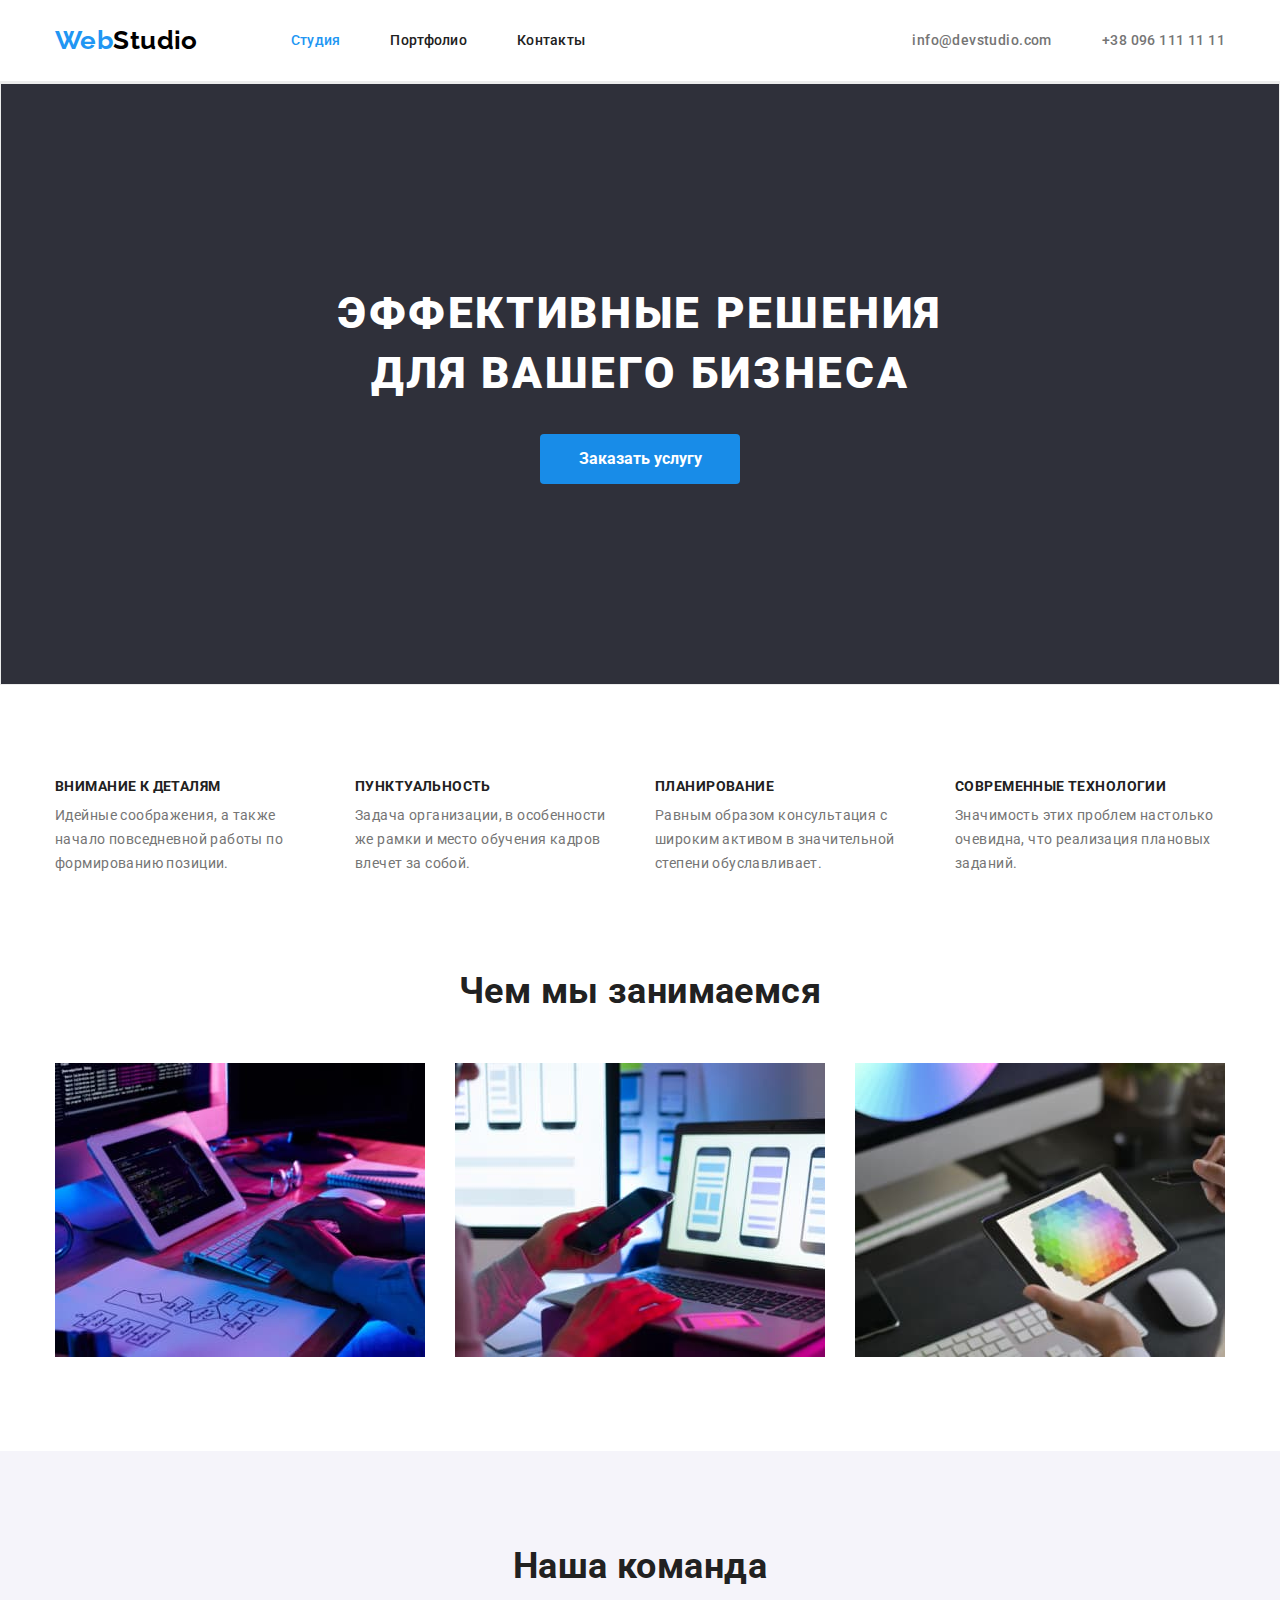
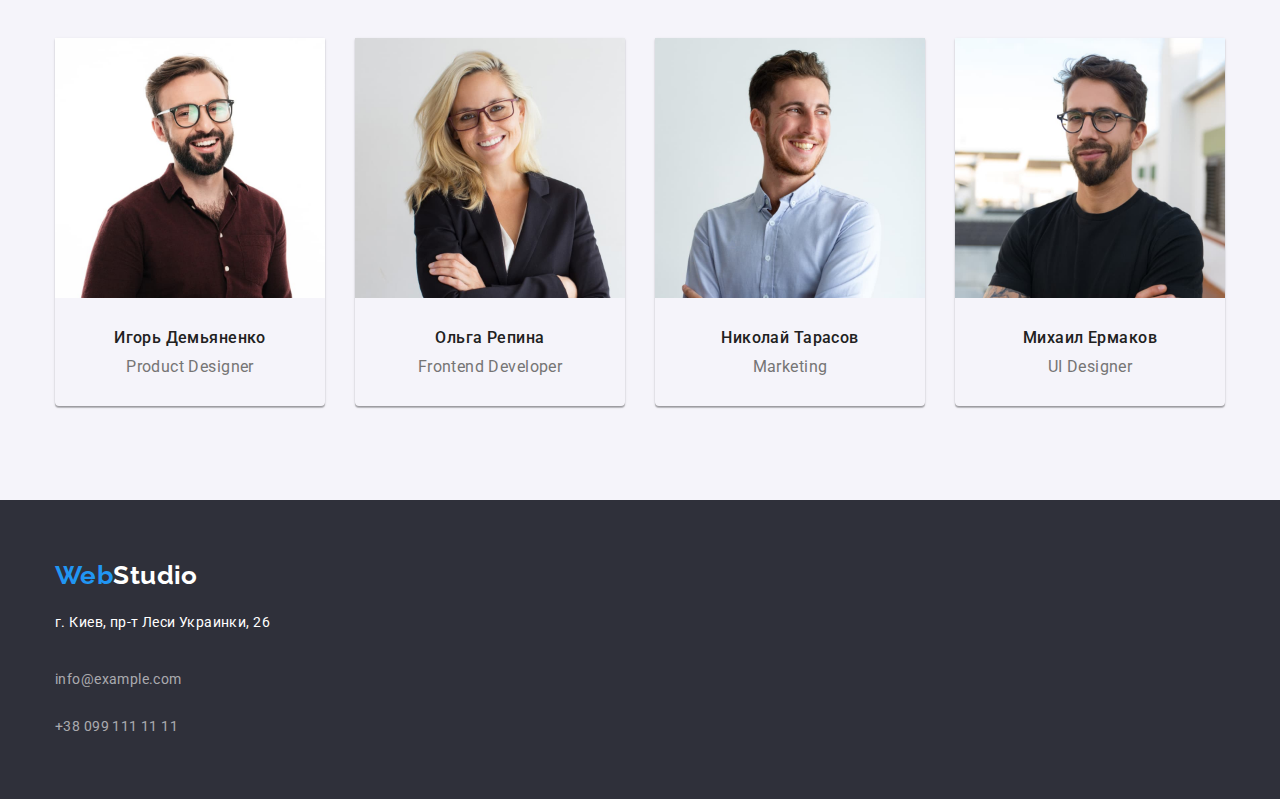
==== index.html @ 20a2845b "Добавление файлов и папок с ДЗ 3" ====
<!DOCTYPE html>
<html lang="ru">
  <head>
    <meta charset="UTF-8" />
    <meta http-equiv="X-UA-Compatible" content="IE=edge" />
    <meta name="viewport" content="width=device-width, initial-scale=1.0" />
    <title>WebStudio</title>
    <link href="https://fonts.googleapis.com" rel="preconnect" />
    <link href="https://fonts.gstatic.com" rel="preconnect" crossorigin />
    <link
      href="https://fonts.googleapis.com/css2?family=Raleway:wght@700&family=Roboto:wght@400;500;700;900&display=swap"
      rel="stylesheet"
    />
    <link
      rel="stylesheet"
      href="https://cdnjs.cloudflare.com/ajax/libs/modern-normalize/1.1.0/modern-normalize.min.css"
    />
    <link rel="stylesheet" href="./css/styles.css" />
  </head>
  <body class="body">
    <header class="header">
      <div class="container header-container">
        <nav class="header-navigation">
          <a href="./index.html" class="logo"
            ><span class="web">Web</span>Studio</a
          >
          <ul class="header-list list">
            <li class="header-item">
              <a href="./index.html" class="header-link current">Студия</a>
            </li>
            <li class="header-item">
              <a href="./portfolio.html" class="header-link">Портфолио</a>
            </li>
            <li class="header-item">
              <a href="" class="header-link">Контакты</a>
            </li>
          </ul>
        </nav>
        <ul class="header-contacts list">
          <li class="header-contacts-item">
            <a href="mailto:info@devstudio.com" class="header-contacts-link"
              >info@devstudio.com</a
            >
          </li>
          <li class="header-contacts-item">
            <a href="tel:+380961111111" class="header-contacts-link"
              >+38 096 111 11 11</a
            >
          </li>
        </ul>
      </div>
    </header>

    <main>
      <section class="hero section">
        <div class="container hero-container">
          <h1 class="hero-title">
            Эффективные решения <br />
            для вашего бизнеса
          </h1>
          <button type="button" class="hero-button">Заказать услугу</button>
        </div>
      </section>
      <section class="feature section">
        <div class="container feature-container">
          <ul class="feature-list list">
            <li class="feature-item">
              <h3 class="feature-title">Внимание к деталям</h3>
              <p class="feature-text">
                Идейные соображения, а также начало повседневной работы по
                формированию позиции.
              </p>
            </li>
            <li class="feature-item">
              <h3 class="feature-title">Пунктуальность</h3>
              <p class="feature-text">
                Задача организации, в особенности же рамки и место обучения
                кадров влечет за собой.
              </p>
            </li>
            <li class="feature-item">
              <h3 class="feature-title">Планирование</h3>
              <p class="feature-text">
                Равным образом консультация с широким активом в значительной
                степени обуславливает.
              </p>
            </li>
            <li class="feature-item">
              <h3 class="feature-title">Современные технологии</h3>
              <p class="feature-text">
                Значимость этих проблем настолько очевидна, что реализация
                плановых заданий.
              </p>
            </li>
          </ul>
        </div>
      </section>
      <section class="work section">
        <div class="container work-container">
          <h2 class="work-title">Чем мы занимаемся</h2>
          <ul class="work-list list">
            <li class="work-item">
              <img
                src="./images-studio/photo1.jpg"
                alt="белый планшет"
                width="370"
                height="294"
              />
            </li>
            <li class="work-item">
              <img
                src="./images-studio/photo2.jpg"
                alt="смартфон"
                width="370"
                height="294"
              />
            </li>
            <li class="work-item">
              <img
                src="./images-studio/photo3.jpg"
                alt="черный планшет"
                width="370"
                height="294"
              />
            </li>
          </ul>
        </div>
      </section>
      <section class="team section">
        <div class="container team-container">
          <h2 class="team-title">Наша команда</h2>
          <ul class="team-list list">
            <li class="team-item">
              <img
                src="./images-studio/human1.jpg"
                alt="дизайнер продукта"
                width="270"
                height="260"
              />
              <div class="team-wrap">
                <h3 class="team-list-title">Игорь Демьяненко</h3>
                <p class="team-list-position">Product Designer</p>
              </div>
            </li>
            <li class="team-item">
              <img
                src="./images-studio/human2.jpg"
                alt="фронтенд разработчик"
                width="270"
                height="260"
              />
              <div class="team-wrap">
                <h3 class="team-list-title">Ольга Репина</h3>
                <p class="team-list-position">Frontend Developer</p>
              </div>
            </li>
            <li class="team-item">
              <img
                src="./images-studio/human3.jpg"
                alt="маркетинг"
                width="270"
                height="260"
              />
              <div class="team-wrap">
                <h3 class="team-list-title">Николай Тарасов</h3>
                <p class="team-list-position">Marketing</p>
              </div>
            </li>
            <li class="team-item">
              <img
                src="./images-studio/human4.jpg"
                alt="уи дизайнер"
                width="270"
                height="260"
              />
              <div class="team-wrap">
                <h3 class="team-list-title">Михаил Ермаков</h3>
                <p class="team-list-position">UI Designer</p>
              </div>
            </li>
          </ul>
        </div>
      </section>
    </main>

    <footer class="footer">
      <div class="container">
        <a href="./index.html" class="logo"
          ><span class="web">Web</span>Studio</a
        >
        <address class="footer-nav">
          <p class="footer-address">г. Киев, пр-т Леси Украинки, 26</p>
          <br />
          <a href="mailto:info@example.com" class="footer-link"
            >info@example.com</a
          ><br />
          <a href="tel:+380991111111" class="footer-link">+38 099 111 11 11</a>
        </address>
      </div>
    </footer>
  </body>
</html>
---- css/styles.css ----
:root{
    --primary-text-color: #757575;
    --title-text-color: #212121;
    --accent-color: #2196f3;
    --background-button: #188ce8;
    --white-color: #ffffff;
    --background-color: #e5e5e5;
    --hero-background-color: #2f303a;
    --second-accent-color: #000000;
    --grid-background: #f5f4fa;
}

html{
    box-sizing: border-box;
}

*,
*::after,
*::before {
    box-sizing: inherit;
}

body{
    background-color: var(--title-color);
    color: var(--primary-text-color);
    font-family: Roboto, sans-serif;
    letter-spacing: 0.03em;
    font-weight: 400;
    font-size: 14px;
    line-height: 1.7;
}

img {
    display: block;
}

.container{
    width: 1200px;
    margin-left: auto;
    margin-right: auto;
    padding-left: 15px;
    padding-right: 15px;
}

.list {
    list-style: none;
    padding: 0;
    margin: 0;
}
h1,
h2,
h3,
h4,
p,
ul {
    margin-top: 0;
    margin-bottom: 0;
}

.section {
    padding: 94px 0px;
}
/* -------------------HEADER------------------- */

.header .container {
    display: flex;
    align-items: space-between;
}

.header {
    padding-top: 25px;
    padding-bottom: 25px;
    border-bottom: 2px solid #ECECEC;
}

.header-navigation{
    display: flex;
    align-items: center;
}

.header-list{
    display: flex;
    justify-content: space-between;
    margin-left: 93px;
}

.header .logo {
    color: var(--second-accent-color);
    font-family: Raleway;
    font-weight: 700;
    font-size: 26px;
    line-height: 1.2;
    text-decoration: none;
}

.header .logo:hover {
    color: var(--accent-color);
}

.web {
    color: var(--accent-color);
}

.header-item, .header-contacts-item{
    margin-right: 50px;
}

.header-item:last-child,
.header-contacts-item:last-child{
    margin-right: 0;
}

.header-link{
    display: block;
    color: var(--primary-text-color);
    font-weight: 500;
    font-size: 14px;
    line-height: 1.14;
    letter-spacing: 0.02em;
    text-decoration: none;
}

.header-link,
.header-contacts-link,
.header-link.current {
    color: var(--title-text-color);
    font-weight: 500;
    font-size: 14px;
    line-height: 1.2;
    text-decoration: none;
}

.header-link:hover,
.header-link:focus,
.header-contacts-link:hover,
.header-contacts-link:focus {
    color: var(--accent-color);
}

.header-link.current{
    color: var(--accent-color);
}

.header-contacts{
    display: flex;
    margin-left: auto;
    align-items: center;
}

.header-contacts-link{
    color: var(--primary-text-color);
    text-decoration: none;
}

.hero{
    display: flex;
    padding-top: 0;
    text-align: center;
    padding-top: 200px;
    padding-bottom: 200px;
    background-color: var(--hero-background-color);
    border: 1px solid #ECECEC;
}

.hero-title{ 
    color: var(--white-color);
    background-color: var(--hero-background-color);
    font-weight: 900;
    font-size: 44px;
    line-height: 1.36;
    text-align: center;
    letter-spacing: 0.06em;
    margin-top: 0;
    margin-bottom: 30px;
    text-transform: uppercase;
}

.hero-button{
    display: inline-block;
    border-radius: 4px;
    border: 4px transparent;
    color: var(--white-color);
    background-color: var(--background-button);
    width: 200px;
    height: 50px;
    font-family: inherit;
    font-weight: 700;
    font-size: 16px;
    line-height: 1.87;
    cursor: pointer;
}

.hero-button:hover,
.hero-button:focus {
    color: var(--accent-color);
    background-color: var(--white-color);
}

.feature-list{
    display: flex;
    flex-direction: row;
    flex-wrap: nowrap;
}

.feature-item{
    width: 270px;
    margin-right: 30px;
}

.feature-title{
    color: var(--title-text-color);
    font-weight: 700;
    font-size: 14px;
    line-height: 1.1;
    text-transform: uppercase;
    margin-bottom: 10px;
}

.feature-text{
    color: var(--text-color);
    font-size: 14px;
    line-height: 1.7;
}

.work{
    padding-top: 0px;
}

.work-list {
    display: flex;
    justify-content: space-between;
}

.work-title, .team-title {
    color: var(--title-text-color);
    font-weight: 700;
    font-size: 36px;
    line-height: 1.2;
    text-align: center;
    margin-bottom: 50px;
}

.team{
    display: flex;
    padding-top: 94px;
    padding-bottom: 94px;
    background-color: #F5F4FA;
    margin-bottom: 0;
}

.team-item{
    margin-right: 30px;
    border-radius: 0px 0px 4px 4px;
    box-shadow: 0px 1px 3px rgba(0, 0, 0, 0.12),
    0px 1px 1px rgba(0, 0, 0, 0.14),
    0px 2px 1px rgba(0, 0, 0, 0.2);
}

.team-item:last-child{
    margin-right: 0;
}

.team-list{
    display: flex;
}

.team-wrap {
    border-radius: 0px 0px 4px 4px;
    padding-top: 30px;
    padding-bottom: 30px;
}

.team-list-title{
    color: var(--title-text-color);
    font-weight: 500;
    font-size: 16px;
    line-height: 1.19;
    text-align: center;
    margin-bottom: 10px;
}

.team-list-position{
    color: var(--text-color);
    font-size: 16px;
    line-height: 1.19;
    text-align: center;
}

.team-item{
    margin-right: 30px;
}

.feature-item:last-child, .work-item:last-child, .team-item:last-child{
    margin-right: 0;
}

/*------------------------FOOTER---------------------*/

.footer {
    background-color: var(--hero-background-color);
    padding-top: 60px;
    padding-bottom: 60px;
}

.footer .logo {
    color: var(--white-color);
    margin-bottom: 20px;
    display: flex;
    font-family: Raleway;
    text-decoration: none;
    font-weight: 700;
    font-size: 26px;
    line-height: 1.19;
}

.footer .logo:hover {
    color: var(--accent-color);
}

.footer-address,
.footer-link {
    color: var(--white-color);
    font-style: normal;
    font-size: 14px;
    line-height: 1.7;
}

.footer-link{
    color: rgba(255, 255, 255, 0.6);
    display: block;
    text-decoration: none;
}

.footer-link:hover,
.footer-link:focus{
    color: var(--accent-color);
}

.footer-address, .footer-link:first-child{
    margin-bottom: 9px;
}

/*-------------PORTFOLIO----------------*/

.gallery-menu{
    display: flex;
    justify-content: center;
    margin-bottom: 50px;
}

.gallery-item{
    margin-right: 8px;
}

.gallery-button {
    color: var(--title-text-color);
    background-color: var(--grid-background);
    font-family: inherit;
    font-weight: 500;
    font-size: 16px;
    line-height: 1.6;
    padding: 6px 22px;
    border-radius: 4px;
    border-color: transparent;
    min-height: 38px;
    cursor: pointer;
}

.gallery-item:last-child{
    margin-right: 0px;
}

.gallery-button:hover,
.gallery-button:focus{
    color: var(--white-color);
    background-color: var(--accent-color);
}

.projects-container{
    display: flex;
    flex-wrap: wrap;
}

.projects-wrap{
    padding: 20px 24px;
    border: 1px solid #EEEEEE;
    border-top: 0px;
}

.projects-list{
    display: flex;
    flex-wrap: wrap;
}

.projects-item {
    width: 370px;
    font-size: 16px;
    line-height: 1.8;
    margin-right: 30px;
    margin-bottom: 30px;
    width: 370px;
    width: calc((100% - 2 * 30px) / 3);
}

.projects-item:nth-child(3n){
    margin-right: 0;
}

.projects-item:nth-last-child(-n + 3) {
    margin-right: 0;
}

.projects-name{
    color: var(--title-text-color);
    font-weight: 700;
    font-size: 18px;
    line-height: 2;
    letter-spacing: 0.06em;
}

.projects-info{
    color: var(--text-color);
    font-size: 16px;
    line-height: 1.87;
}
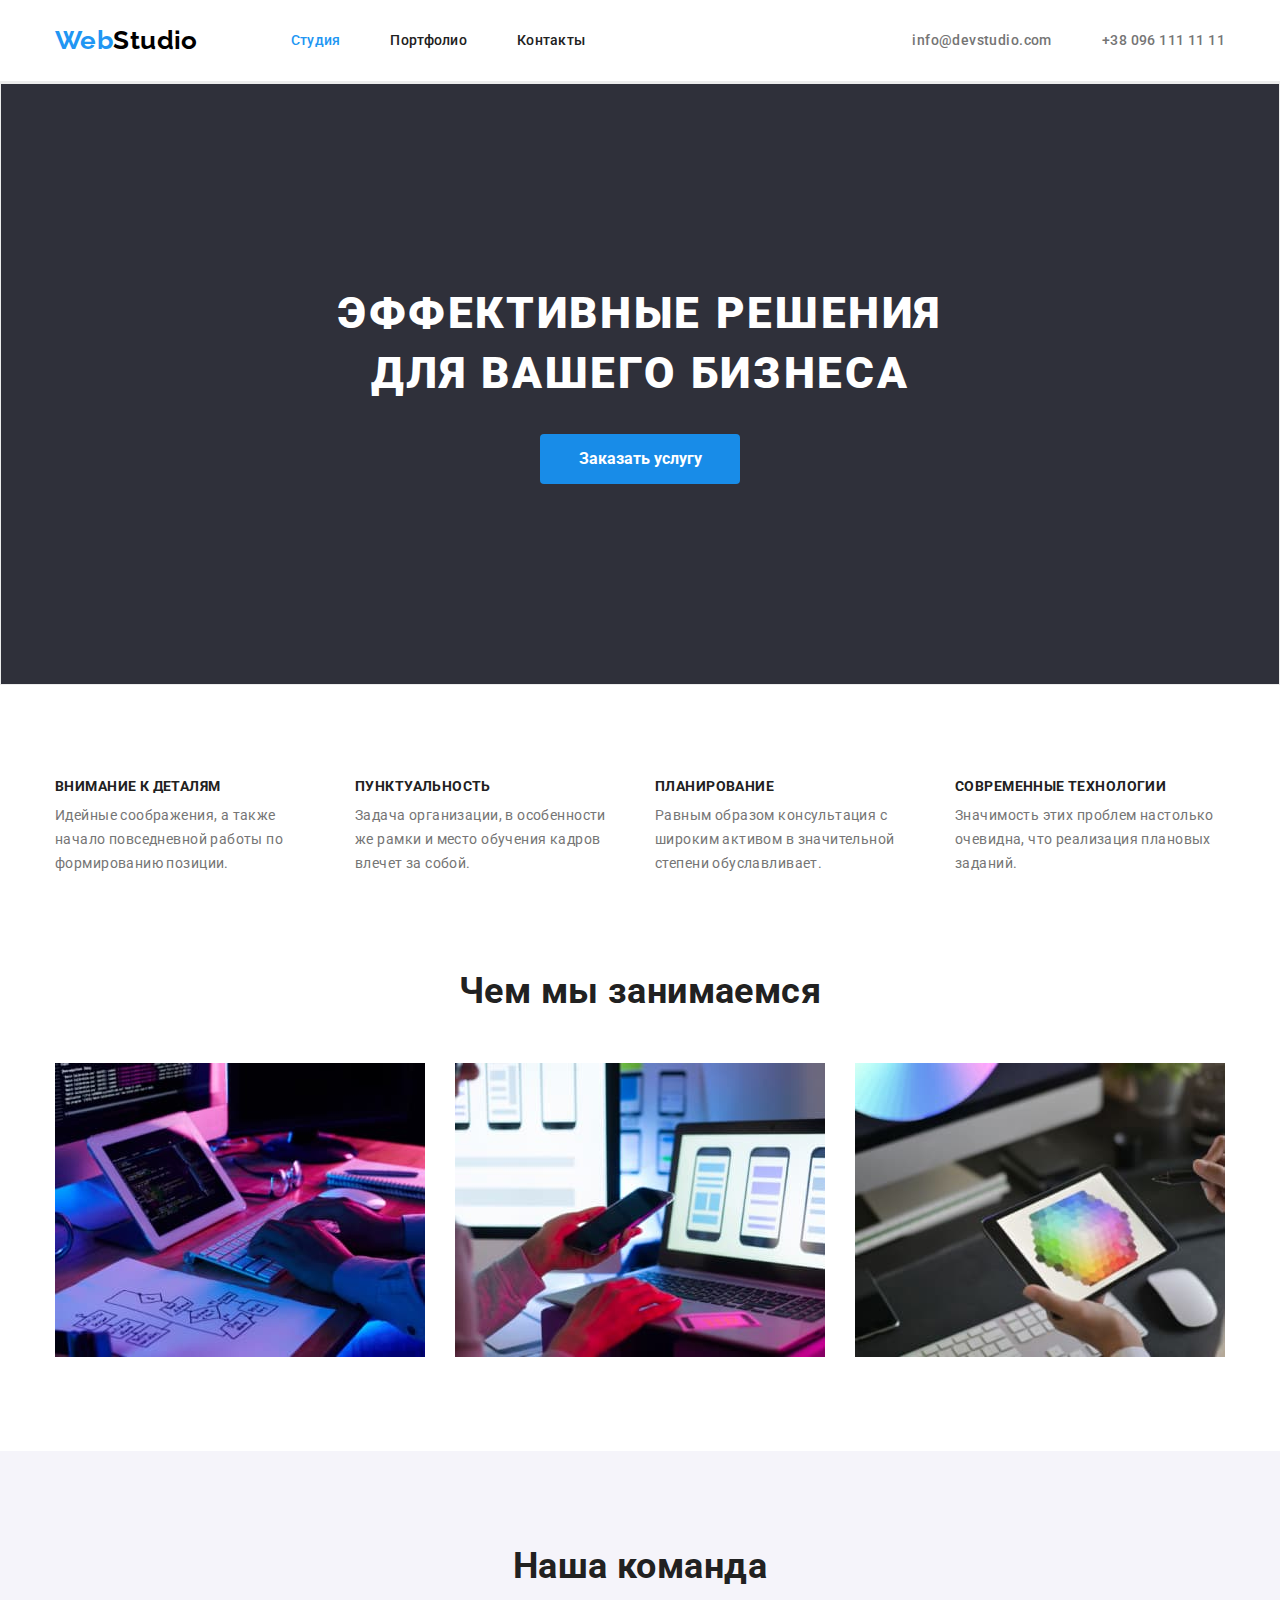
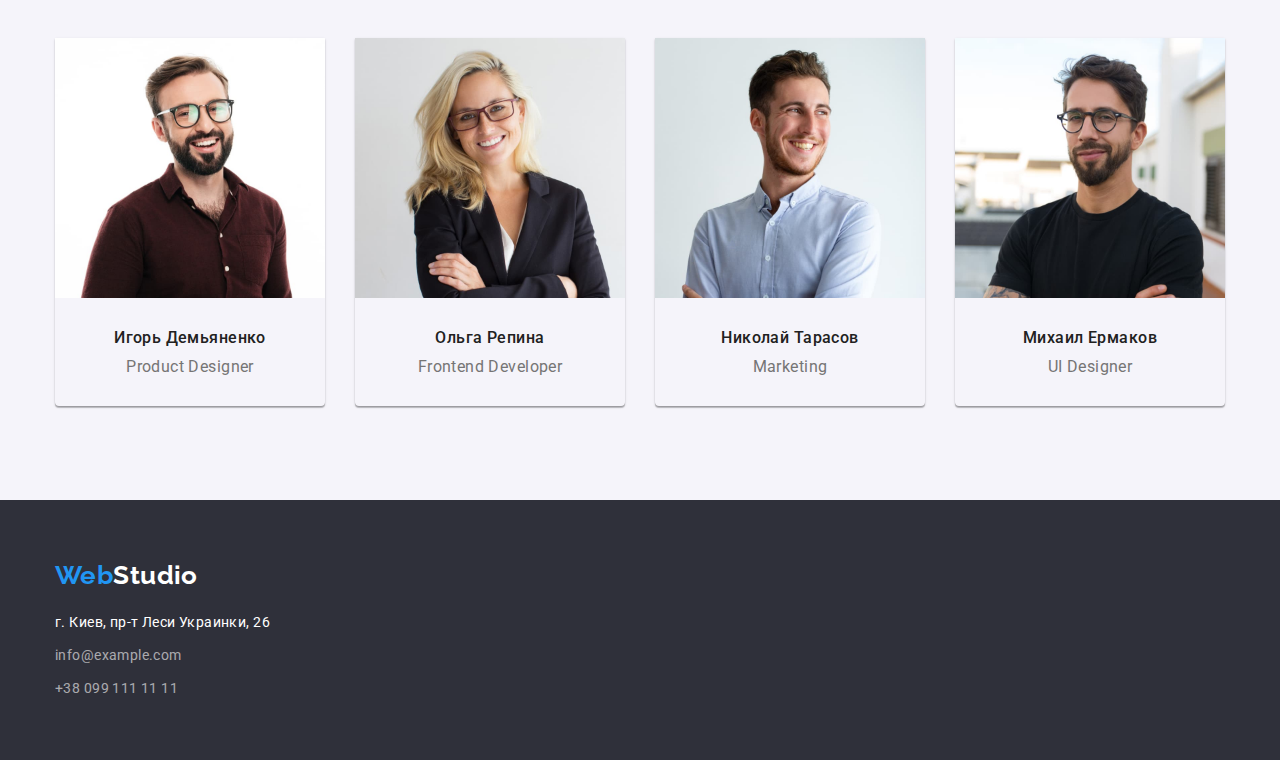
==== commit 6a446a78: "Внес правки с ДЗ 3" ====
--- a/index.html
+++ b/index.html
@@ -190,10 +190,9 @@
         >
         <address class="footer-nav">
           <p class="footer-address">г. Киев, пр-т Леси Украинки, 26</p>
-          <br />
           <a href="mailto:info@example.com" class="footer-link"
             >info@example.com</a
-          ><br />
+          >
           <a href="tel:+380991111111" class="footer-link">+38 099 111 11 11</a>
         </address>
       </div>
--- a/css/styles.css
+++ b/css/styles.css
@@ -336,7 +336,7 @@
     color: var(--accent-color);
 }
 
-.footer-address, .footer-link:first-child{
+.footer-address, .footer-link:first-of-type{
     margin-bottom: 9px;
 }
 
@@ -407,7 +407,7 @@
 }
 
 .projects-item:nth-last-child(-n + 3) {
-    margin-right: 0;
+    margin-bottom: 0;
 }
 
 .projects-name{
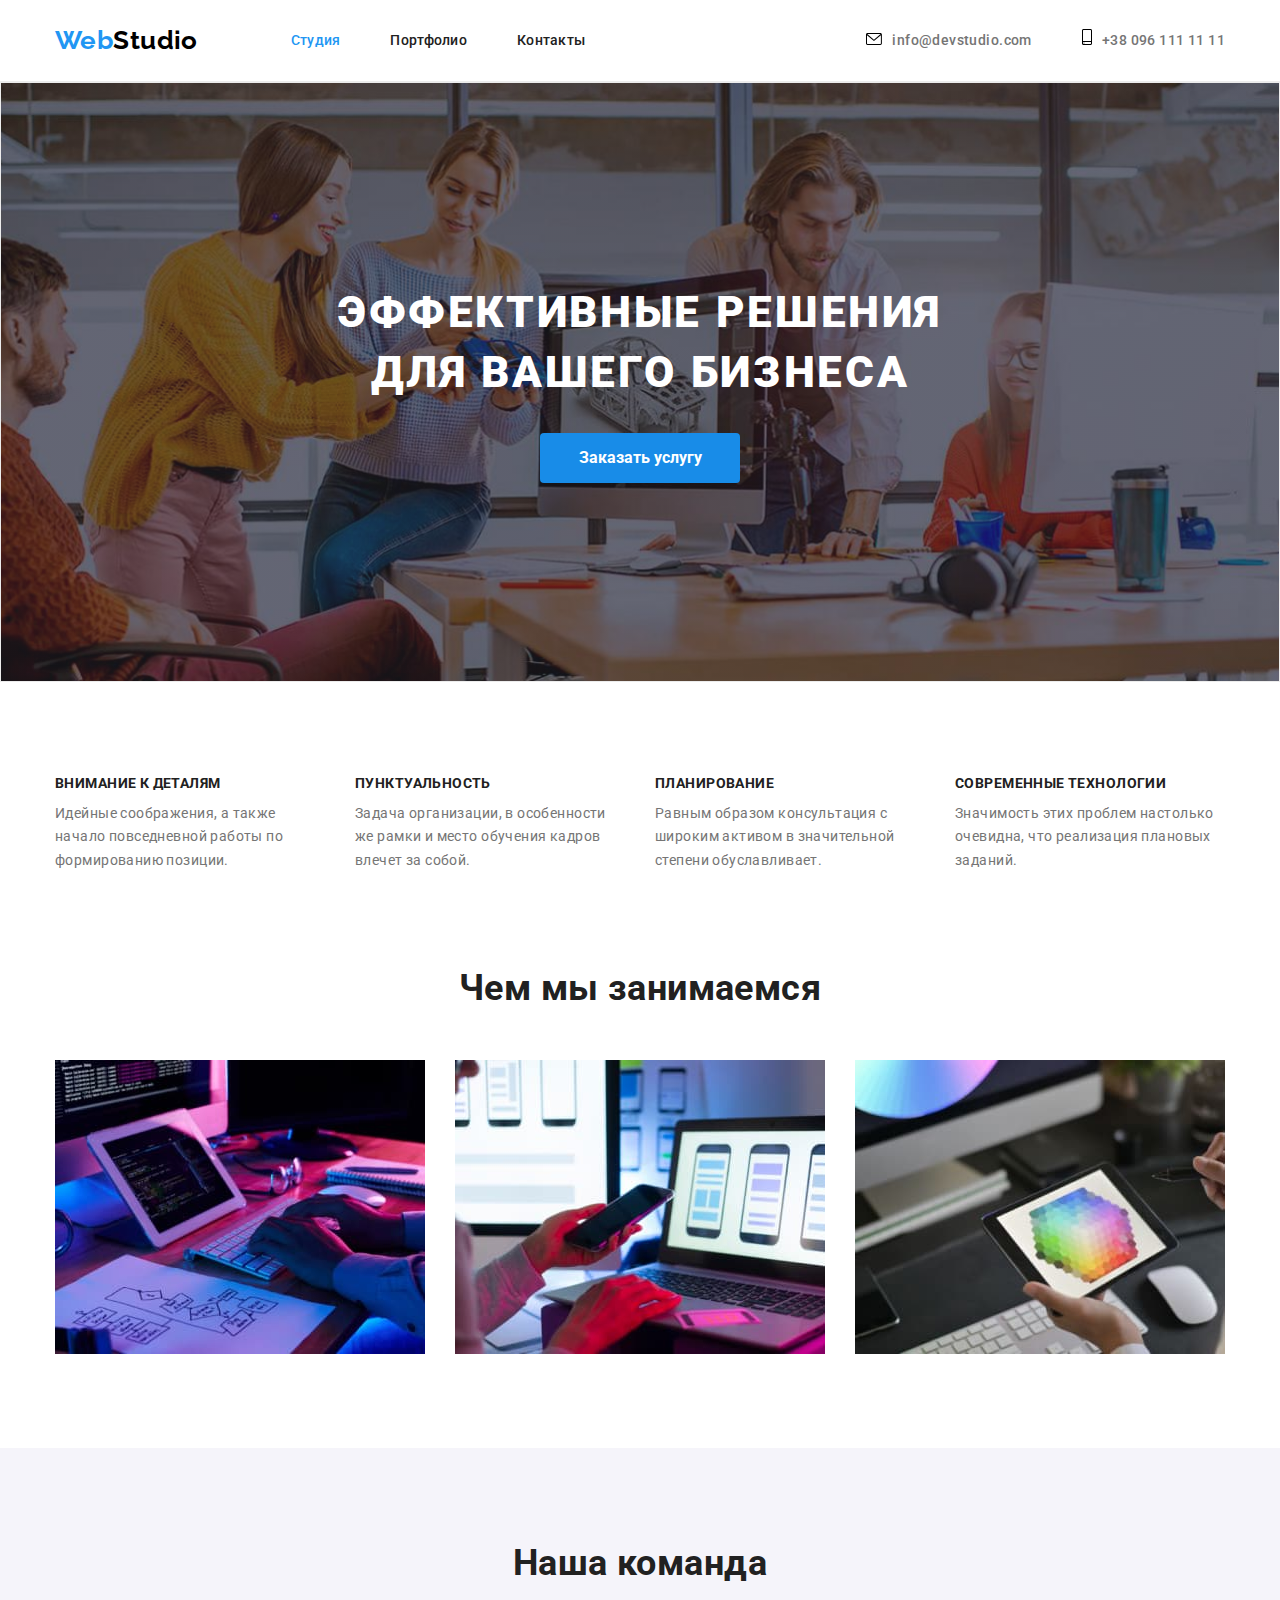
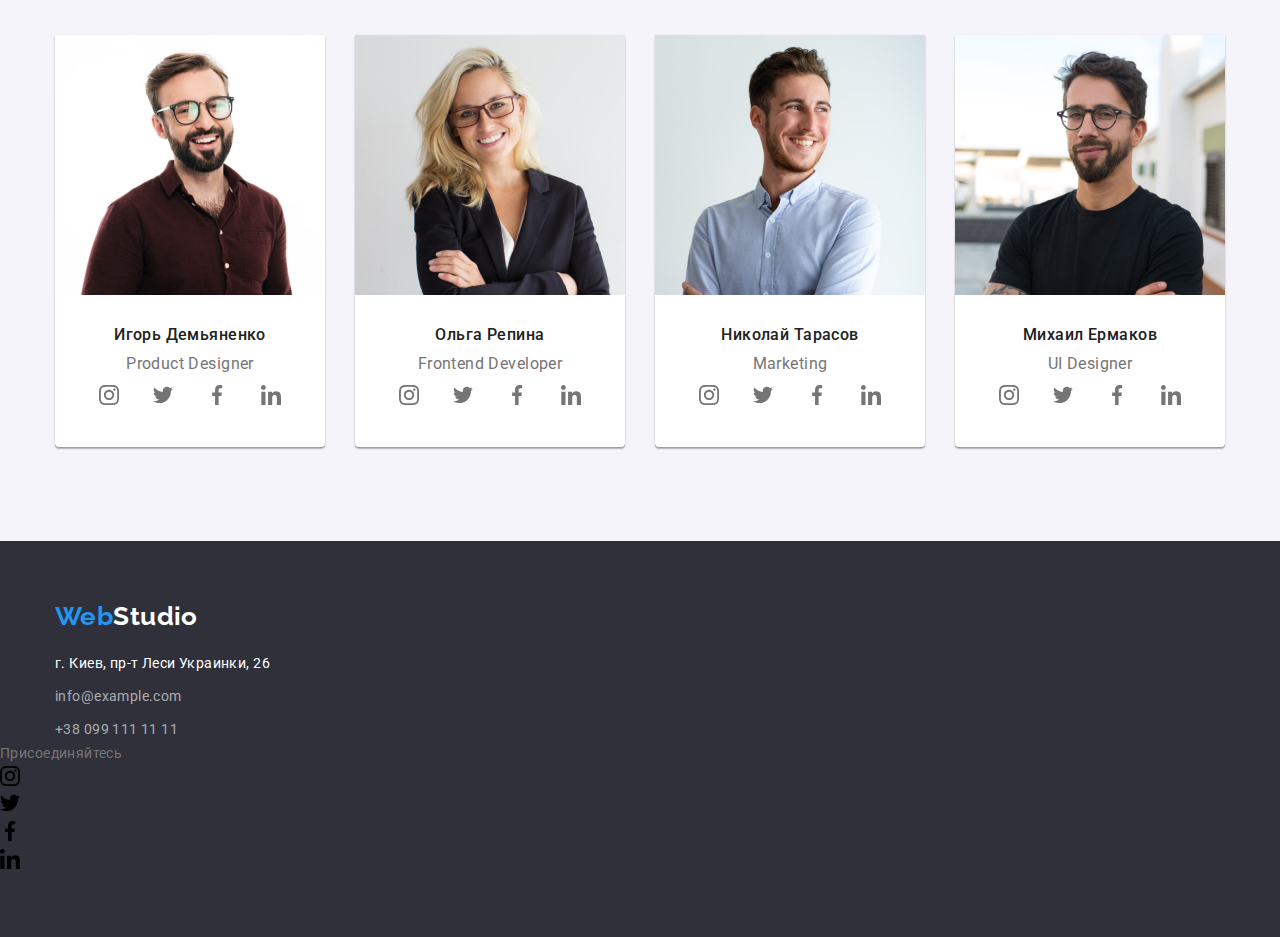
==== commit b978bf43: "Добавление спрайта, иконок в хедер, футер и нашу команду" ====
--- a/index.html
+++ b/index.html
@@ -38,14 +38,18 @@
         </nav>
         <ul class="header-contacts list">
           <li class="header-contacts-item">
-            <a href="mailto:info@devstudio.com" class="header-contacts-link"
-              >info@devstudio.com</a
-            >
+            <a href="mailto:info@devstudio.com" class="header-contacts-link">
+              <svg class="header-contacts-icon" width="16" height="12">
+                <use href="./images-studio/icons.svg#icon-mail"></use>
+              </svg>info@devstudio.com</a>
           </li>
           <li class="header-contacts-item">
             <a href="tel:+380961111111" class="header-contacts-link"
-              >+38 096 111 11 11</a
-            >
+              ><a href="mailto:info@devstudio.com" class="header-contacts-link">
+              <svg class="header-contacts-icon" width="10"
+              height="16">
+                <use href="./images-studio/icons.svg#icon-smartphone"></use>
+              </svg>+38 096 111 11 11</a>
           </li>
         </ul>
       </div>
@@ -140,6 +144,44 @@
               <div class="team-wrap">
                 <h3 class="team-list-title">Игорь Демьяненко</h3>
                 <p class="team-list-position">Product Designer</p>
+                <ul class="team-social-list list">
+                  <li class="team-social-item">
+                    <a href="" class="team-social-link">
+                      <svg class="team-social-icon" width="20" height="20">
+                        <use
+                          href="./images-studio/icons.svg#icon-instagram"
+                        ></use>
+                      </svg>
+                    </a>
+                  </li>
+                  <li class="team-social-item">
+                    <a href="" class="team-social-link">
+                      <svg class="team-social-icon" width="20" height="20">
+                        <use
+                          href="./images-studio/icons.svg#icon-twitter"
+                        ></use>
+                      </svg>
+                    </a>
+                  </li>
+                  <li class="team-social-item">
+                    <a href="" class="team-social-link">
+                      <svg class="team-social-icon" width="20" height="20">
+                        <use
+                          href="./images-studio/icons.svg#icon-facebook"
+                        ></use>
+                      </svg>
+                    </a>
+                  </li>
+                  <li class="team-social-item">
+                    <a href="" class="team-social-link">
+                      <svg class="team-social-icon" width="20" height="20">
+                        <use
+                          href="./images-studio/icons.svg#icon-linkedin"
+                        ></use>
+                      </svg>
+                    </a>
+                  </li>
+                </ul>
               </div>
             </li>
             <li class="team-item">
@@ -152,6 +194,44 @@
               <div class="team-wrap">
                 <h3 class="team-list-title">Ольга Репина</h3>
                 <p class="team-list-position">Frontend Developer</p>
+                <ul class="team-social-list list">
+                  <li class="team-social-item">
+                    <a href="" class="team-social-link">
+                      <svg class="team-social-icon" width="20" height="20">
+                        <use
+                          href="./images-studio/icons.svg#icon-instagram"
+                        ></use>
+                      </svg>
+                    </a>
+                  </li>
+                  <li class="team-social-item">
+                    <a href="" class="team-social-link">
+                      <svg class="team-social-icon" width="20" height="20">
+                        <use
+                          href="./images-studio/icons.svg#icon-twitter"
+                        ></use>
+                      </svg>
+                    </a>
+                  </li>
+                  <li class="team-social-item">
+                    <a href="" class="team-social-link">
+                      <svg class="team-social-icon" width="20" height="20">
+                        <use
+                          href="./images-studio/icons.svg#icon-facebook"
+                        ></use>
+                      </svg>
+                    </a>
+                  </li>
+                  <li class="team-social-item">
+                    <a href="" class="team-social-link">
+                      <svg class="team-social-icon" width="20" height="20">
+                        <use
+                          href="./images-studio/icons.svg#icon-linkedin"
+                        ></use>
+                      </svg>
+                    </a>
+                  </li>
+                </ul>
               </div>
             </li>
             <li class="team-item">
@@ -164,6 +244,44 @@
               <div class="team-wrap">
                 <h3 class="team-list-title">Николай Тарасов</h3>
                 <p class="team-list-position">Marketing</p>
+                <ul class="team-social-list list">
+                  <li class="team-social-item">
+                    <a href="" class="team-social-link">
+                      <svg class="team-social-icon" width="20" height="20">
+                        <use
+                          href="./images-studio/icons.svg#icon-instagram"
+                        ></use>
+                      </svg>
+                    </a>
+                  </li>
+                  <li class="team-social-item">
+                    <a href="" class="team-social-link">
+                      <svg class="team-social-icon" width="20" height="20">
+                        <use
+                          href="./images-studio/icons.svg#icon-twitter"
+                        ></use>
+                      </svg>
+                    </a>
+                  </li>
+                  <li class="team-social-item">
+                    <a href="" class="team-social-link">
+                      <svg class="team-social-icon" width="20" height="20">
+                        <use
+                          href="./images-studio/icons.svg#icon-facebook"
+                        ></use>
+                      </svg>
+                    </a>
+                  </li>
+                  <li class="team-social-item">
+                    <a href="" class="team-social-link">
+                      <svg class="team-social-icon" width="20" height="20">
+                        <use
+                          href="./images-studio/icons.svg#icon-linkedin"
+                        ></use>
+                      </svg>
+                    </a>
+                  </li>
+                </ul>
               </div>
             </li>
             <li class="team-item">
@@ -176,6 +294,44 @@
               <div class="team-wrap">
                 <h3 class="team-list-title">Михаил Ермаков</h3>
                 <p class="team-list-position">UI Designer</p>
+                <ul class="team-social-list list">
+                  <li class="team-social-item">
+                    <a href="" class="team-social-link">
+                      <svg class="team-social-icon" width="20" height="20">
+                        <use
+                          href="./images-studio/icons.svg#icon-instagram"
+                        ></use>
+                      </svg>
+                    </a>
+                  </li>
+                  <li class="team-social-item">
+                    <a href="" class="team-social-link">
+                      <svg class="team-social-icon" width="20" height="20">
+                        <use
+                          href="./images-studio/icons.svg#icon-twitter"
+                        ></use>
+                      </svg>
+                    </a>
+                  </li>
+                  <li class="team-social-item">
+                    <a href="" class="team-social-link">
+                      <svg class="team-social-icon" width="20" height="20">
+                        <use
+                          href="./images-studio/icons.svg#icon-facebook"
+                        ></use>
+                      </svg>
+                    </a>
+                  </li>
+                  <li class="team-social-item">
+                    <a href="" class="team-social-link">
+                      <svg class="team-social-icon" width="20" height="20">
+                        <use
+                          href="./images-studio/icons.svg#icon-linkedin"
+                        ></use>
+                      </svg>
+                    </a>
+                  </li>
+                </ul>
               </div>
             </li>
           </ul>
@@ -184,17 +340,61 @@
     </main>
 
     <footer class="footer">
-      <div class="container">
-        <a href="./index.html" class="logo"
-          ><span class="web">Web</span>Studio</a
-        >
+      <div class="container footer-container">
+        <div>
+        <a href="./index.html" class="logo"><span class="web">Web</span>Studio</a>
         <address class="footer-nav">
           <p class="footer-address">г. Киев, пр-т Леси Украинки, 26</p>
           <a href="mailto:info@example.com" class="footer-link"
-            >info@example.com</a
-          >
+            >info@example.com</a>
           <a href="tel:+380991111111" class="footer-link">+38 099 111 11 11</a>
         </address>
+        </div>
+      </div>
+      <div class="footer-social-networks">
+        <p class="social-networks-title">Присоединяйтесь</p>
+          <ul class="social-networks-list list">
+            <li class="social-networks-item">
+              <a href="" class="social-networks-link">
+                <svg class="social-networks-icon"
+                  width="20" 
+                  height="20">
+                    <use href="./images-studio/icons.svg#icon-instagram">
+                    </use>
+                </svg>
+              </a>
+            </li>
+            <li class="social-networks-item">
+              <a href="" class="social-networks-link">
+                  <svg class="social-networks-icon"
+                    width="20"
+                    height="20">
+                    <use href="./images-studio/icons.svg#icon-twitter">
+                    </use>
+                </svg>
+              </a>
+            </li>
+            <li class="social-networks-item">
+              <a href="" class="social-networks-link">
+                <svg class="social-networks-icon"
+                    width="20"
+                    height="20">
+                    <use href="./images-studio/icons.svg#icon-facebook">
+                    </use>
+                </svg>
+              </a>
+            </li>  
+            <li class="social-networks-item">
+              <a href="" class="social-networks-link">
+                <svg class="social-networks-icon"
+                  width="20"
+                  height="20">
+                  <use href="./images-studio/icons.svg#icon-linkedin">
+                  </use>
+                </svg>
+              </a>
+            </li>   
+        </ul>
       </div>
     </footer>
   </body>
--- a/css/styles.css
+++ b/css/styles.css
@@ -8,6 +8,7 @@
     --hero-background-color: #2f303a;
     --second-accent-color: #000000;
     --grid-background: #f5f4fa;
+    --icon-color: ##AFB1B8;
 }
 
 html{
@@ -50,7 +51,6 @@
 h1,
 h2,
 h3,
-h4,
 p,
 ul {
     margin-top: 0;
@@ -70,7 +70,7 @@
 .header {
     padding-top: 25px;
     padding-bottom: 25px;
-    border-bottom: 2px solid #ECECEC;
+    border-bottom: 1px solid #ECECEC;
 }
 
 .header-navigation{
@@ -97,7 +97,7 @@
     color: var(--accent-color);
 }
 
-.web {
+.web{
     color: var(--accent-color);
 }
 
@@ -143,6 +143,7 @@
 
 .header-contacts{
     display: flex;
+    /* justify-content: baseline; */
     margin-left: auto;
     align-items: center;
 }
@@ -150,6 +151,10 @@
 .header-contacts-link{
     color: var(--primary-text-color);
     text-decoration: none;
+}
+
+.header-contacts-icon{
+    margin-right: 10px;
 }
 
 .hero{
@@ -158,13 +163,24 @@
     text-align: center;
     padding-top: 200px;
     padding-bottom: 200px;
+    border: 1px solid #ECECEC;
+}
+
+.hero.section{
+    margin-left: auto;
+    margin-right: auto;
+    max-width: 1600px;
+    height: 600px;
     background-color: var(--hero-background-color);
-    border: 1px solid #ECECEC;
+    background-image: linear-gradient(rgba(47, 48, 58, 0.4),
+        rgba(47, 48, 58, 0.4)), url(../images-studio/header-bg.jpg);
+    background-repeat: no-repeat;
+    background-size: cover;
+    background-position: center;
 }
 
 .hero-title{ 
     color: var(--white-color);
-    background-color: var(--hero-background-color);
     font-weight: 900;
     font-size: 44px;
     line-height: 1.36;
@@ -249,6 +265,7 @@
 }
 
 .team-item{
+    background-color: var(--white-color);
     margin-right: 30px;
     border-radius: 0px 0px 4px 4px;
     box-shadow: 0px 1px 3px rgba(0, 0, 0, 0.12),
@@ -292,6 +309,36 @@
 
 .feature-item:last-child, .work-item:last-child, .team-item:last-child{
     margin-right: 0;
+}
+
+.team-social-list{
+    display: flex;
+    justify-content: center;
+}
+
+.team-social-item + .team-social-item {
+    margin-left: 10px;
+}
+
+.team-social-link{
+    width: 44px;
+    height: 44px;
+    background-color: #FFFFFF;
+    border-radius: 50%;
+    display: flex;
+    justify-content: center;
+    align-items: center;
+    color: var(--icon-color);
+}
+
+.team-social-link:hover,
+.team-social-link:focus{
+    background-color: #2196F3;
+    color: #FFFFFF;
+}
+
+.team-social-icon{
+    fill: currentColor;
 }
 
 /*------------------------FOOTER---------------------*/
@@ -374,6 +421,7 @@
 .gallery-button:focus{
     color: var(--white-color);
     background-color: var(--accent-color);
+    box-shadow: 0px 4px 4px rgba(0, 0, 0, 0.25);
 }
 
 .projects-container{
@@ -402,6 +450,12 @@
     width: calc((100% - 2 * 30px) / 3);
 }
 
+.projects-item:hover, .projects-item:focus{
+    box-shadow: 0px 1px 1px rgba(0, 0, 0, 0.12),
+    0px 4px 4px rgba(0, 0, 0, 0.06),
+    1px 4px 6px rgba(0, 0, 0, 0.16);
+}
+
 .projects-item:nth-child(3n){
     margin-right: 0;
 }
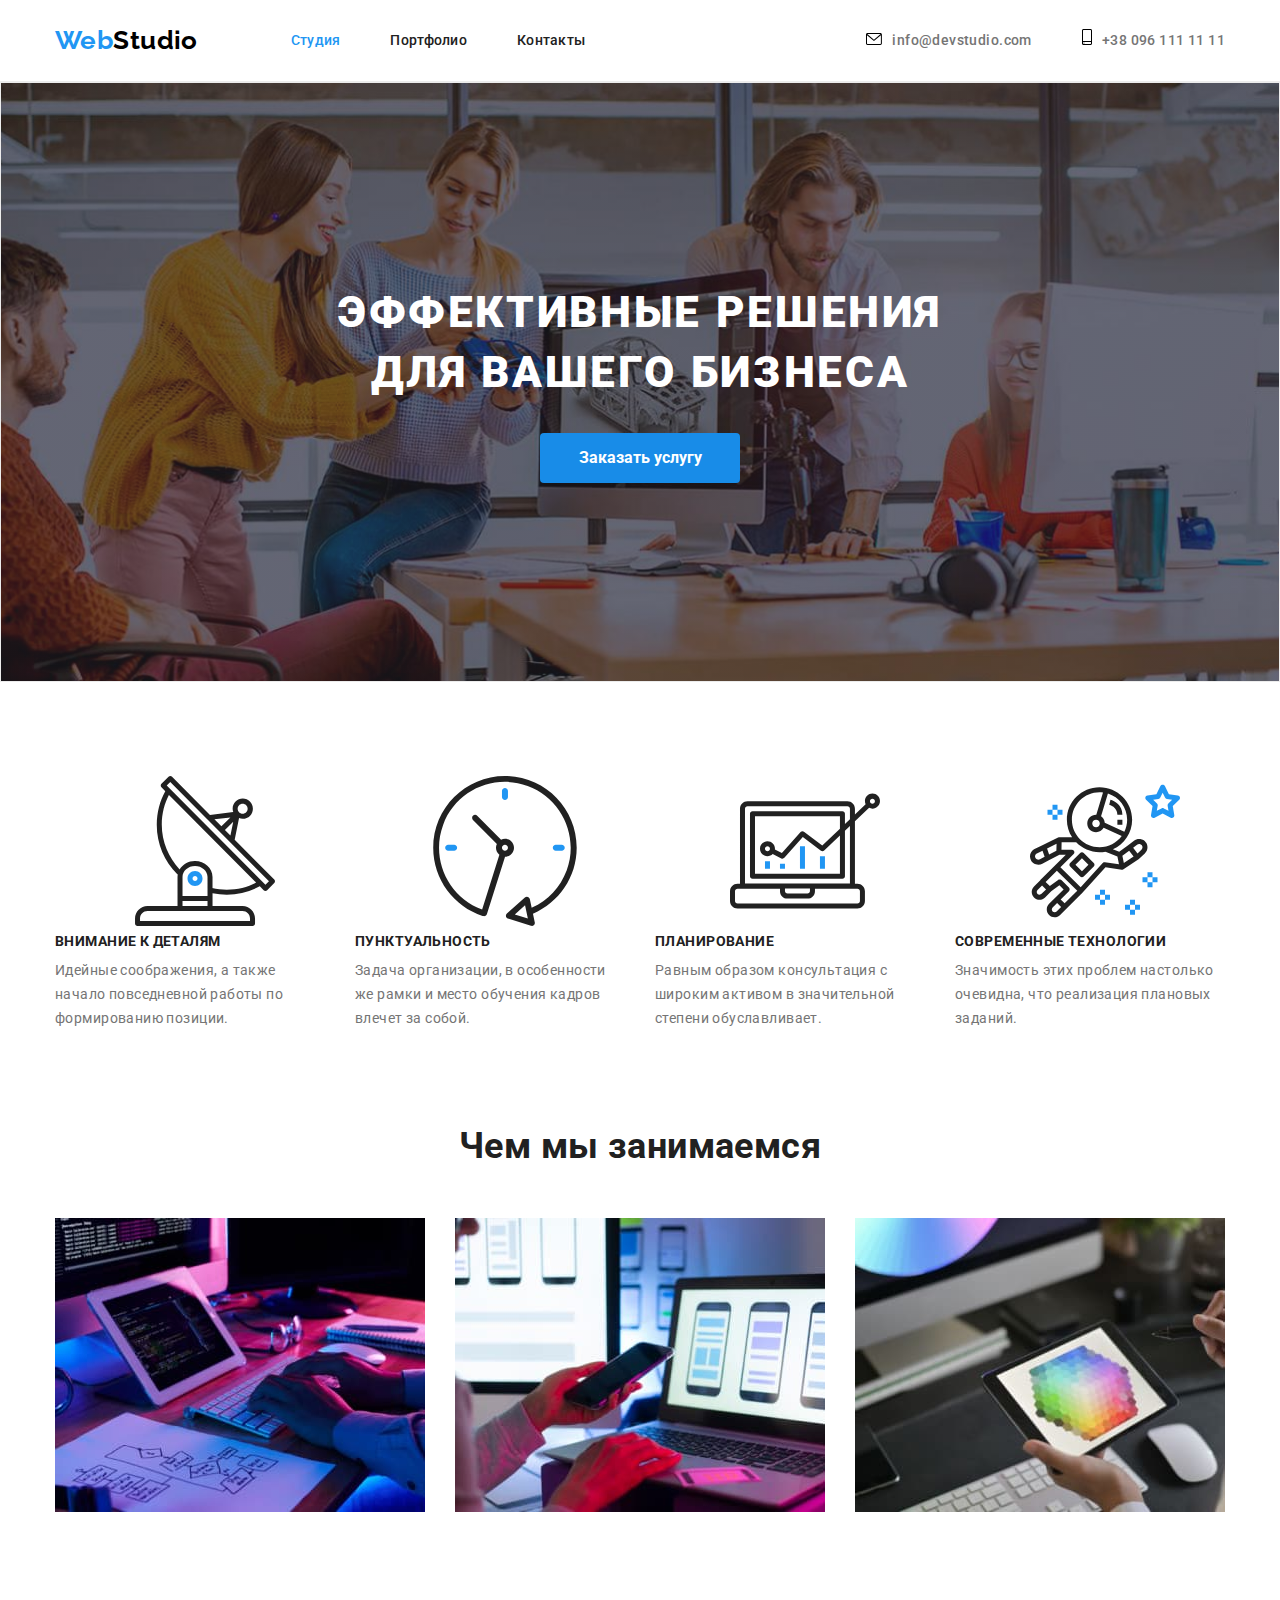
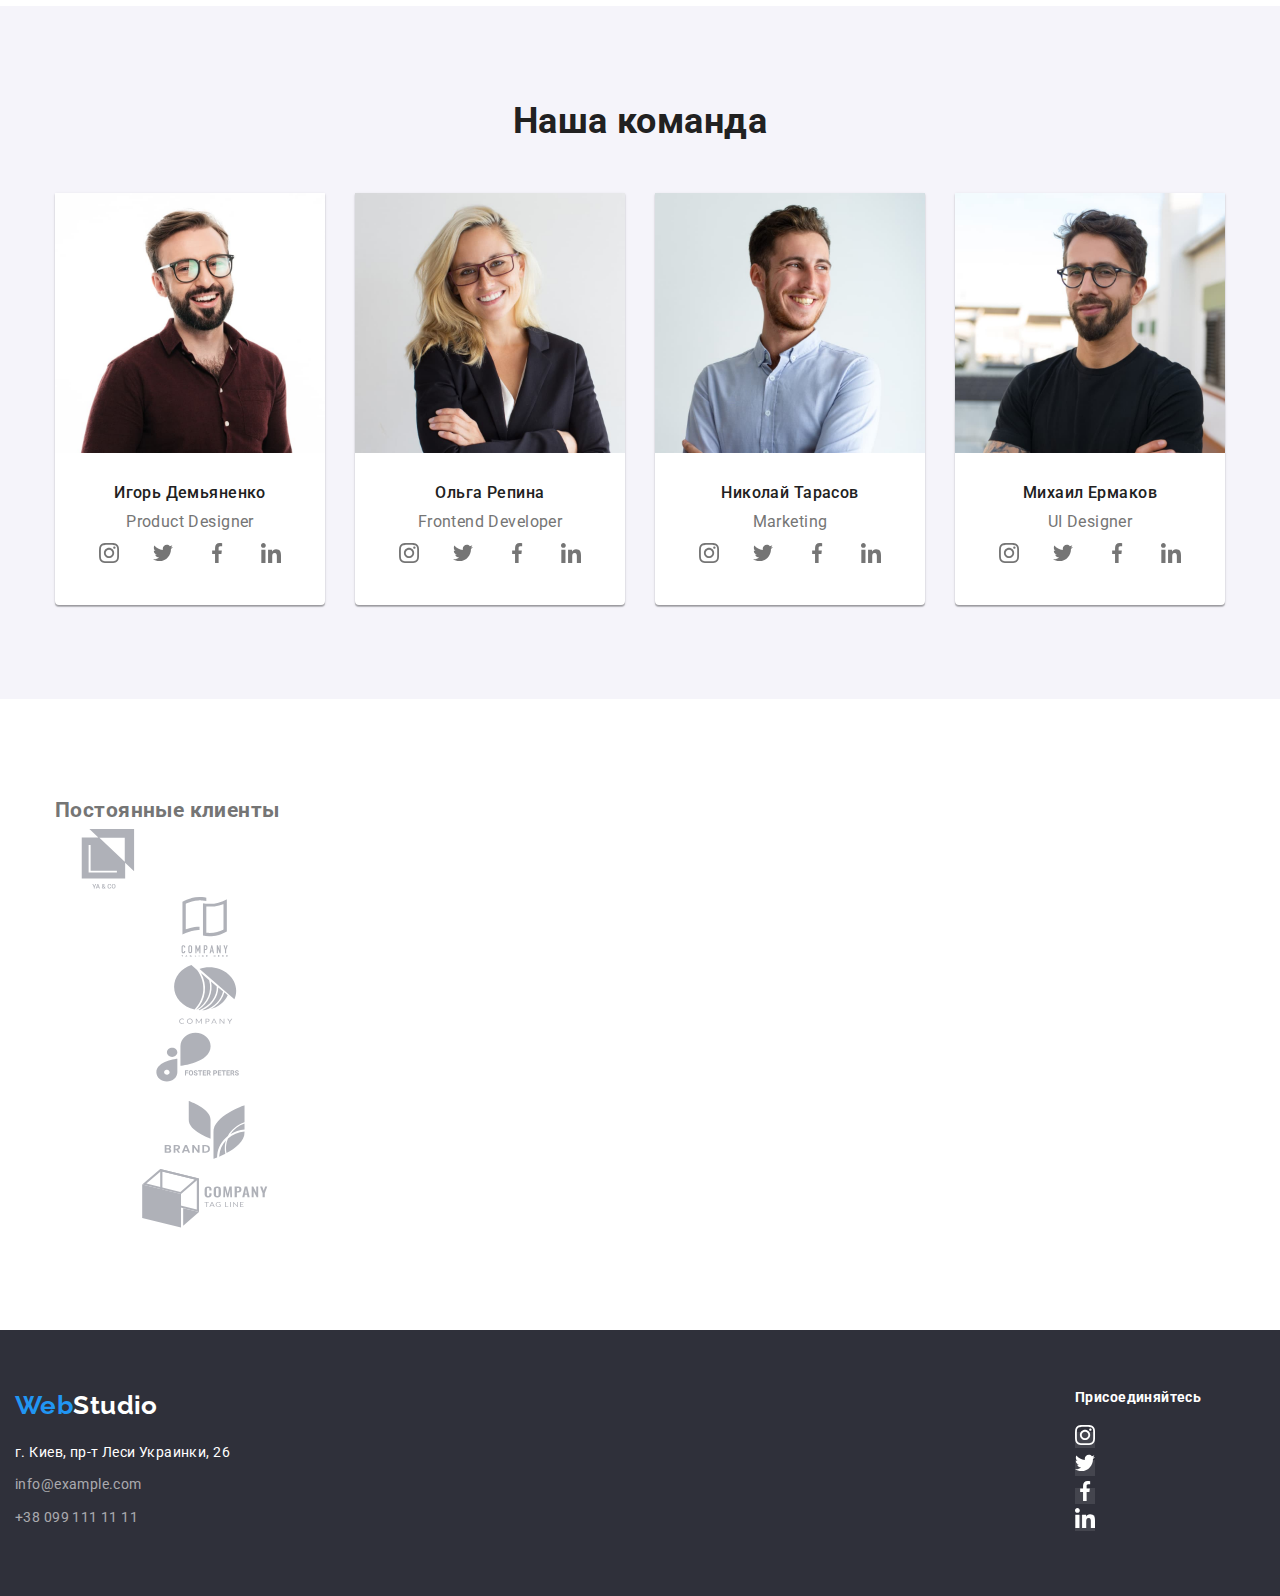
==== commit 09c1645b: "Добавление всех иконок и теней" ====
--- a/index.html
+++ b/index.html
@@ -69,6 +69,12 @@
         <div class="container feature-container">
           <ul class="feature-list list">
             <li class="feature-item">
+              <div class="feature-box">
+                <svg class="feature-icon">
+                  <use href="./images-studio/icons.svg#icon-antenna">
+                  </use>
+                </svg>
+              </div>
               <h3 class="feature-title">Внимание к деталям</h3>
               <p class="feature-text">
                 Идейные соображения, а также начало повседневной работы по
@@ -76,6 +82,12 @@
               </p>
             </li>
             <li class="feature-item">
+              <div class="feature-box">
+                <svg class="feature-icon">
+                  <use href="./images-studio/icons.svg#icon-clock">
+                  </use>
+                </svg>
+              </div>
               <h3 class="feature-title">Пунктуальность</h3>
               <p class="feature-text">
                 Задача организации, в особенности же рамки и место обучения
@@ -83,6 +95,12 @@
               </p>
             </li>
             <li class="feature-item">
+              <div class="feature-box">
+                <svg class="feature-icon">
+                  <use href="./images-studio/icons.svg#icon-diagram">
+                  </use>
+                </svg>
+              </div>
               <h3 class="feature-title">Планирование</h3>
               <p class="feature-text">
                 Равным образом консультация с широким активом в значительной
@@ -90,6 +108,12 @@
               </p>
             </li>
             <li class="feature-item">
+              <div class="feature-box">
+                <svg class="feature-icon">
+                  <use href="./images-studio/icons.svg#icon-astronaut">
+                  </use>
+                </svg>
+              </div>
               <h3 class="feature-title">Современные технологии</h3>
               <p class="feature-text">
                 Значимость этих проблем настолько очевидна, что реализация
@@ -337,6 +361,67 @@
           </ul>
         </div>
       </section>
+      <section class="clients section">
+        <div class="container clients-container">
+            <h2 class="clients-title">Постоянные клиенты</h2>
+            <ul class="clients list">
+              <li class="clients-item">
+                <a href="" class="clients-link">
+                  <svg class="clients-icon"
+                    width="106"
+                    height="60">
+                    <use href="./images-studio/icons.svg#icon-group1"></use>
+                  </svg>
+                </a>
+              </li>
+              <li class="clients-item">
+                <a href="" class="clients-link">
+                    <svg class="clients-icon"
+                    widht="106"
+                    height="60">
+                    <use href="./images-studio/icons.svg#icon-group2"></use>
+                  </svg>
+                </a>
+              </li>
+              <li class="clients-item">
+                <a href="" class="clients-link" >
+                  <svg class="clients-icon"
+                    widht="106"
+                    height="60">
+                    <use href="./images-studio/icons.svg#icon-group3"></use>
+                  </svg>
+                </a>
+              </li>
+              <li class="clients-item">
+                <a href="" class="clients-link">
+                  <svg class="clients-icon"
+                    widht="106"
+                    height="60">
+                    <use href="./images-studio/icons.svg#icon-group4"></use>
+                  </svg>
+                </a>
+            </li>
+            <li class="clients-item">
+                <a href="" class="clients-link">
+                  <svg class="clients-icon"
+                    widht="106"
+                    height="60">
+                      <use href="./images-studio/icons.svg#icon-group5"></use>
+                  </svg>
+                </a>
+            </li>
+            <li class="clients-item">
+              <a href="" class="clients-link">
+                <svg class="clients-icon"
+                  widht="106"
+                  height="60">
+                  <use href="./images-studio/icons.svg#icon-group6"></use>
+                </svg>
+              </a>
+            </li>
+          </ul>
+        </div>
+    </section>
     </main>
 
     <footer class="footer">
--- a/css/styles.css
+++ b/css/styles.css
@@ -343,7 +343,13 @@
 
 /*------------------------FOOTER---------------------*/
 
+.footer-container{
+    display: flex;
+    align-items: baseline;
+}
+
 .footer {
+    display: flex;
     background-color: var(--hero-background-color);
     padding-top: 60px;
     padding-bottom: 60px;
@@ -385,6 +391,40 @@
 
 .footer-address, .footer-link:first-of-type{
     margin-bottom: 9px;
+}
+
+.footer-social-networks{
+    margin-left: 70px;
+}
+
+.social-networks-title{
+    color: var(--white-color);
+    font-weight: 700;
+    font-size: 14px;
+    line-height: 1.1;
+}
+
+.social-networks-list{
+    width: 205px;
+    margin-top: 20px;
+    padding: 0px;
+}
+
+.social-networks-list:hover{
+    border-color: var(--accent-color);
+}
+
+.social-networks-link{
+    background: rgba(255, 255, 255, 0.1);
+}
+
+.social-networks-icon{
+    fill: var(--white-color);
+}
+
+.social-networks-icon:hover,
+.social-networks-icon:focus {
+    background-color: var(--accent-color);
 }
 
 /*-------------PORTFOLIO----------------*/
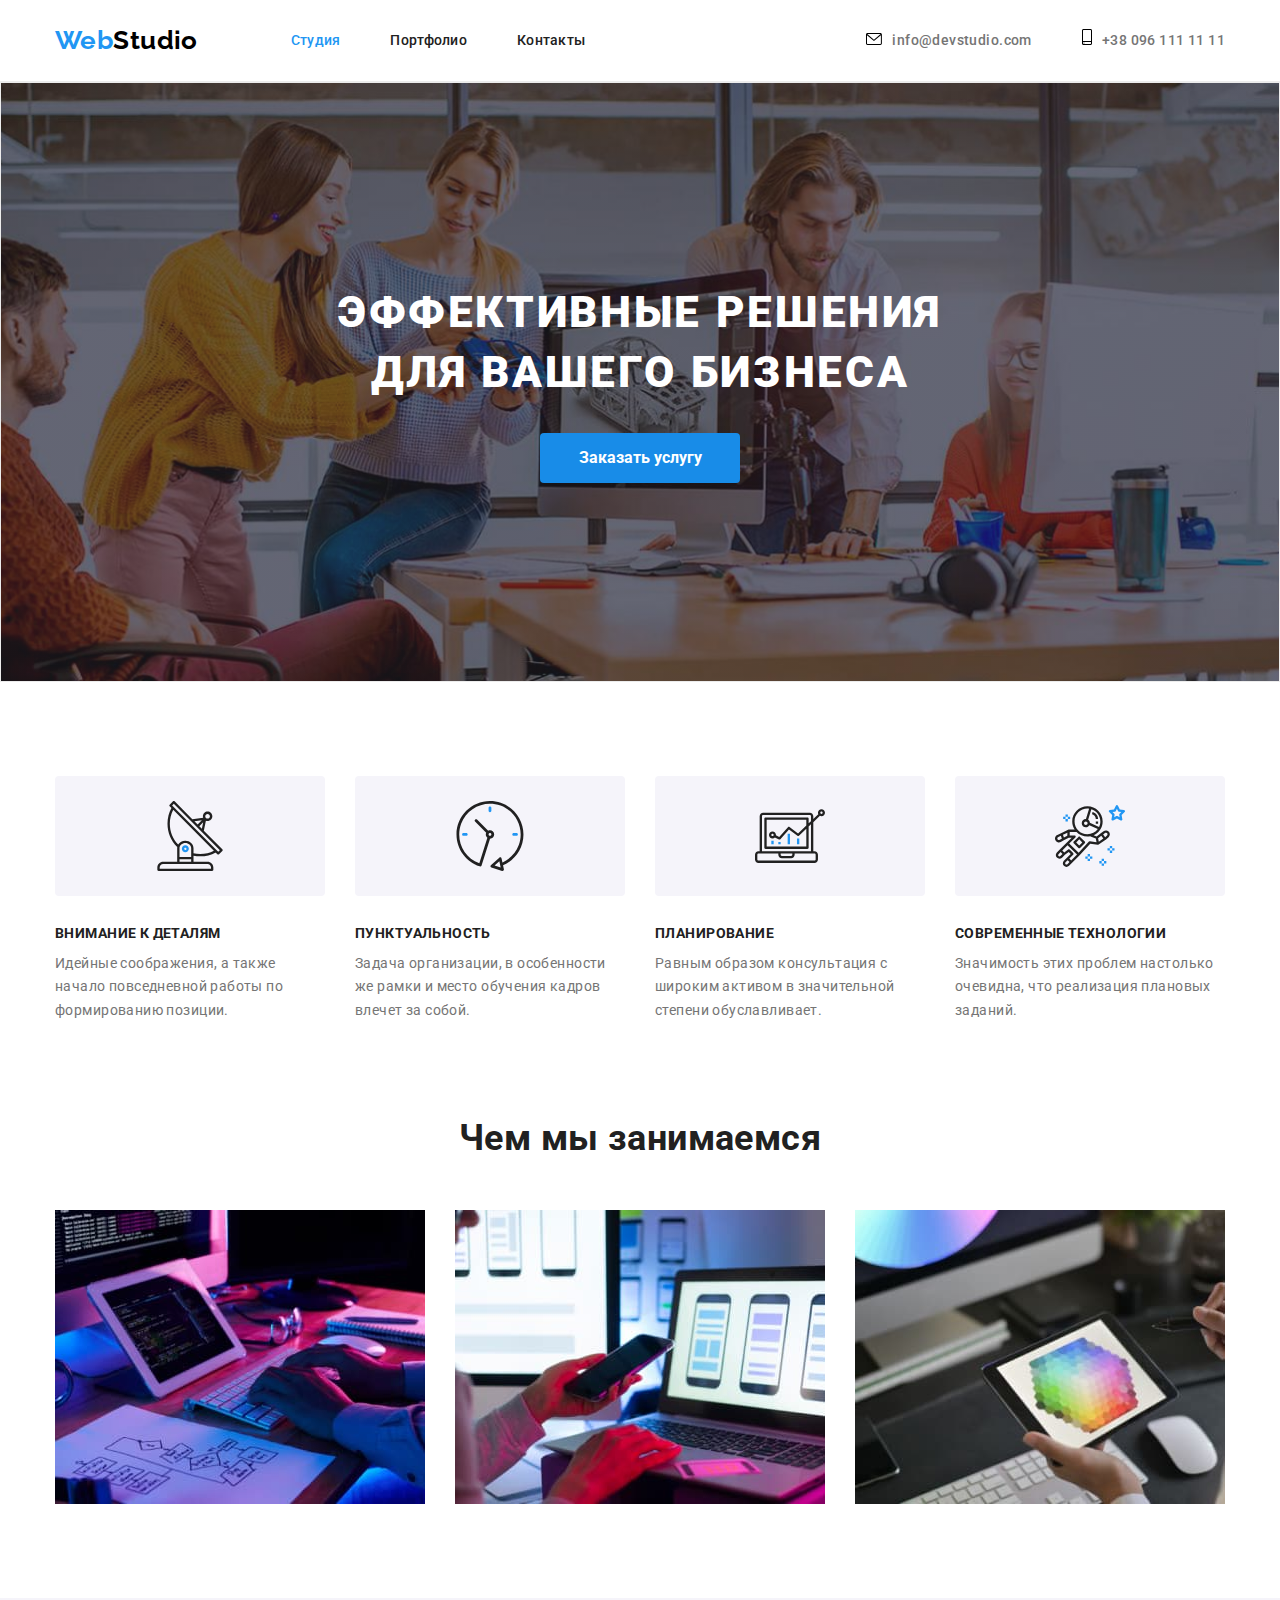
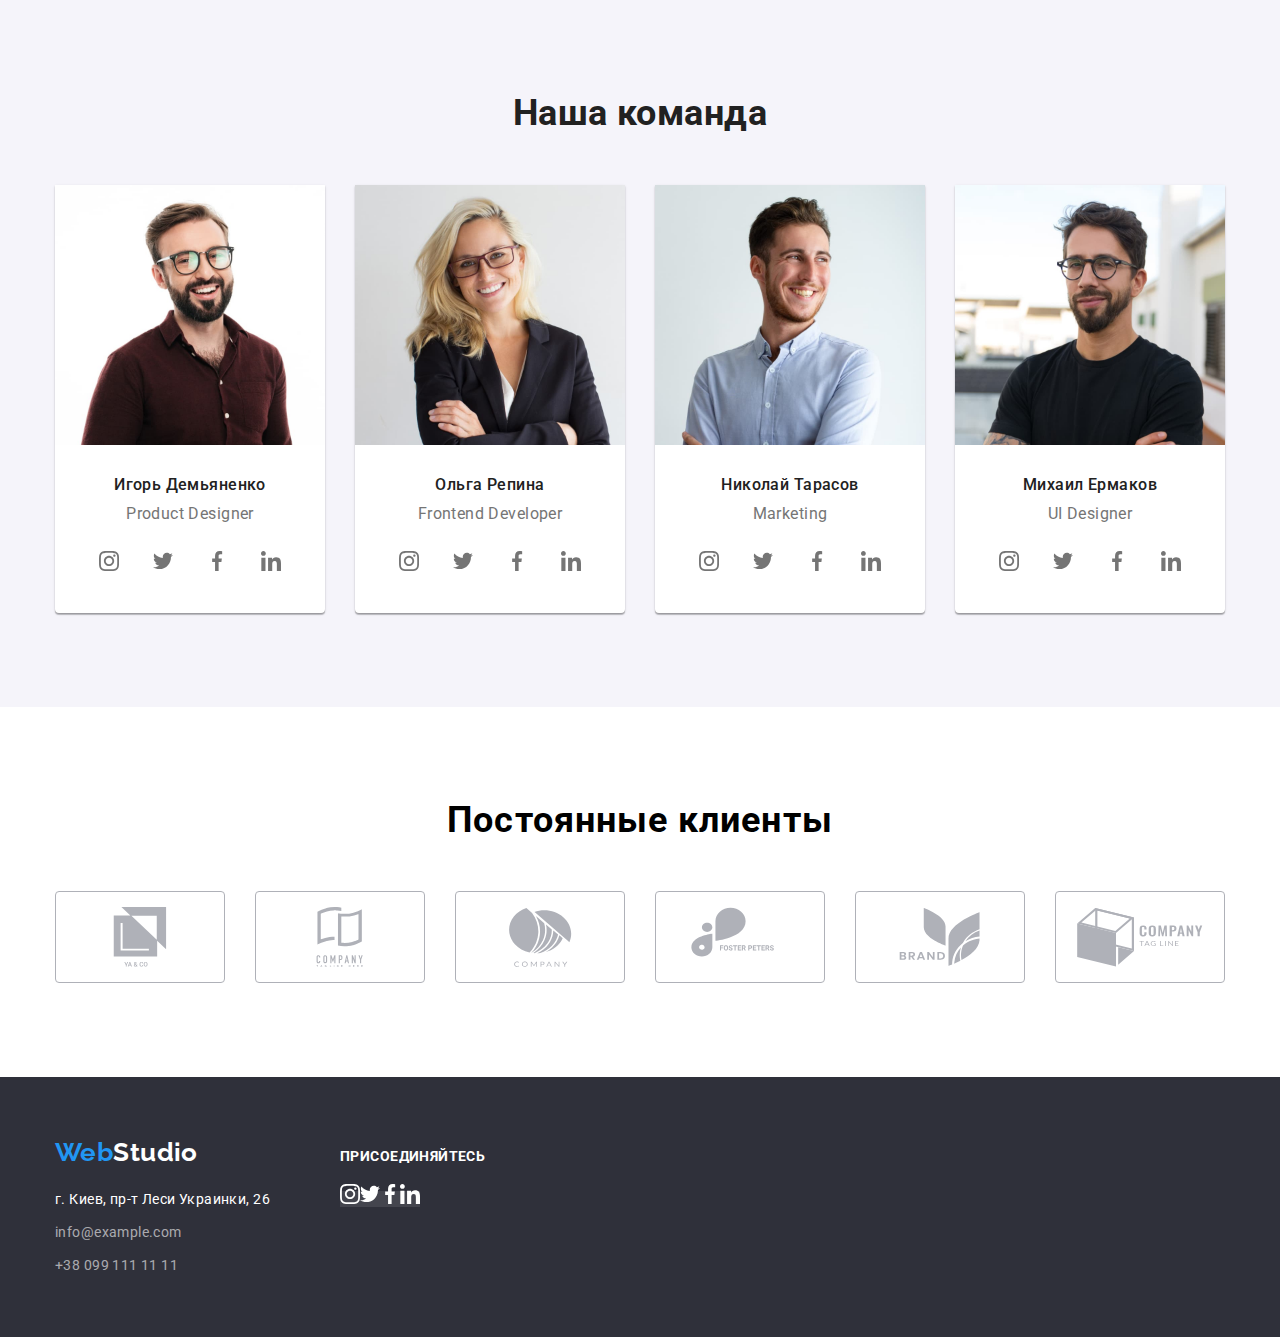
==== commit 918c50d5: "Стилизация иконок" ====
--- a/index.html
+++ b/index.html
@@ -435,7 +435,6 @@
           <a href="tel:+380991111111" class="footer-link">+38 099 111 11 11</a>
         </address>
         </div>
-      </div>
       <div class="footer-social-networks">
         <p class="social-networks-title">Присоединяйтесь</p>
           <ul class="social-networks-list list">
@@ -479,7 +478,8 @@
                 </svg>
               </a>
             </li>   
-        </ul>
+          </ul>
+        </div>
       </div>
     </footer>
   </body>
--- a/css/styles.css
+++ b/css/styles.css
@@ -62,9 +62,9 @@
 }
 /* -------------------HEADER------------------- */
 
-.header .container {
-    display: flex;
-    align-items: space-between;
+.header-container {
+    display: flex;
+    justify-content: space-between;
 }
 
 .header {
@@ -238,6 +238,21 @@
     line-height: 1.7;
 }
 
+.feature-box {
+    margin-bottom: 30px;
+    height: 120px;
+    display: flex;
+    justify-content: center;
+    align-items: center;
+    background: #F5F4FA;
+    border-radius: 4px;
+}
+
+.feature-icon {
+    width: 70px;
+    height: 70px;
+}
+
 .work{
     padding-top: 0px;
 }
@@ -301,6 +316,7 @@
     font-size: 16px;
     line-height: 1.19;
     text-align: center;
+    margin-bottom: 16px;
 }
 
 .team-item{
@@ -313,7 +329,9 @@
 
 .team-social-list{
     display: flex;
-    justify-content: center;
+    list-style: none;
+    align-items: center;
+    padding-left: 32px;
 }
 
 .team-social-item + .team-social-item {
@@ -341,6 +359,49 @@
     fill: currentColor;
 }
 
+/*------------------CLIENTS----------------------------- */
+
+.clients-title {
+    text-align: center;
+    margin-bottom: 50px;
+    font-weight: 700;
+    font-size: 36px;
+    line-height: 1.1;
+    letter-spacing: 0.03em;
+    color: var(--second-accent-color);
+}
+
+.clients .list {
+    display: flex;
+}
+
+.clients-item {
+    margin-right: 30px;
+}
+
+.clients-link {
+    display: flex;
+    justify-content: center;
+    align-items: center;
+    width: 170px;
+    height: 92px;
+    border: 1px solid #AFB1B8;
+    border-radius: 4px;
+    fill: #AFB1B8;
+}
+
+.clients-item:last-child {
+    margin-right: 0;
+}
+
+.clients-link:hover,
+.clients-link:focus,
+.clients-icon:hover,
+.clients-icon:focus {
+    fill: var(--accent-color);
+    border-color: var(--accent-color);
+}
+
 /*------------------------FOOTER---------------------*/
 
 .footer-container{
@@ -349,7 +410,6 @@
 }
 
 .footer {
-    display: flex;
     background-color: var(--hero-background-color);
     padding-top: 60px;
     padding-bottom: 60px;
@@ -402,9 +462,11 @@
     font-weight: 700;
     font-size: 14px;
     line-height: 1.1;
+    text-transform: uppercase;
 }
 
 .social-networks-list{
+    display: flex;
     width: 205px;
     margin-top: 20px;
     padding: 0px;
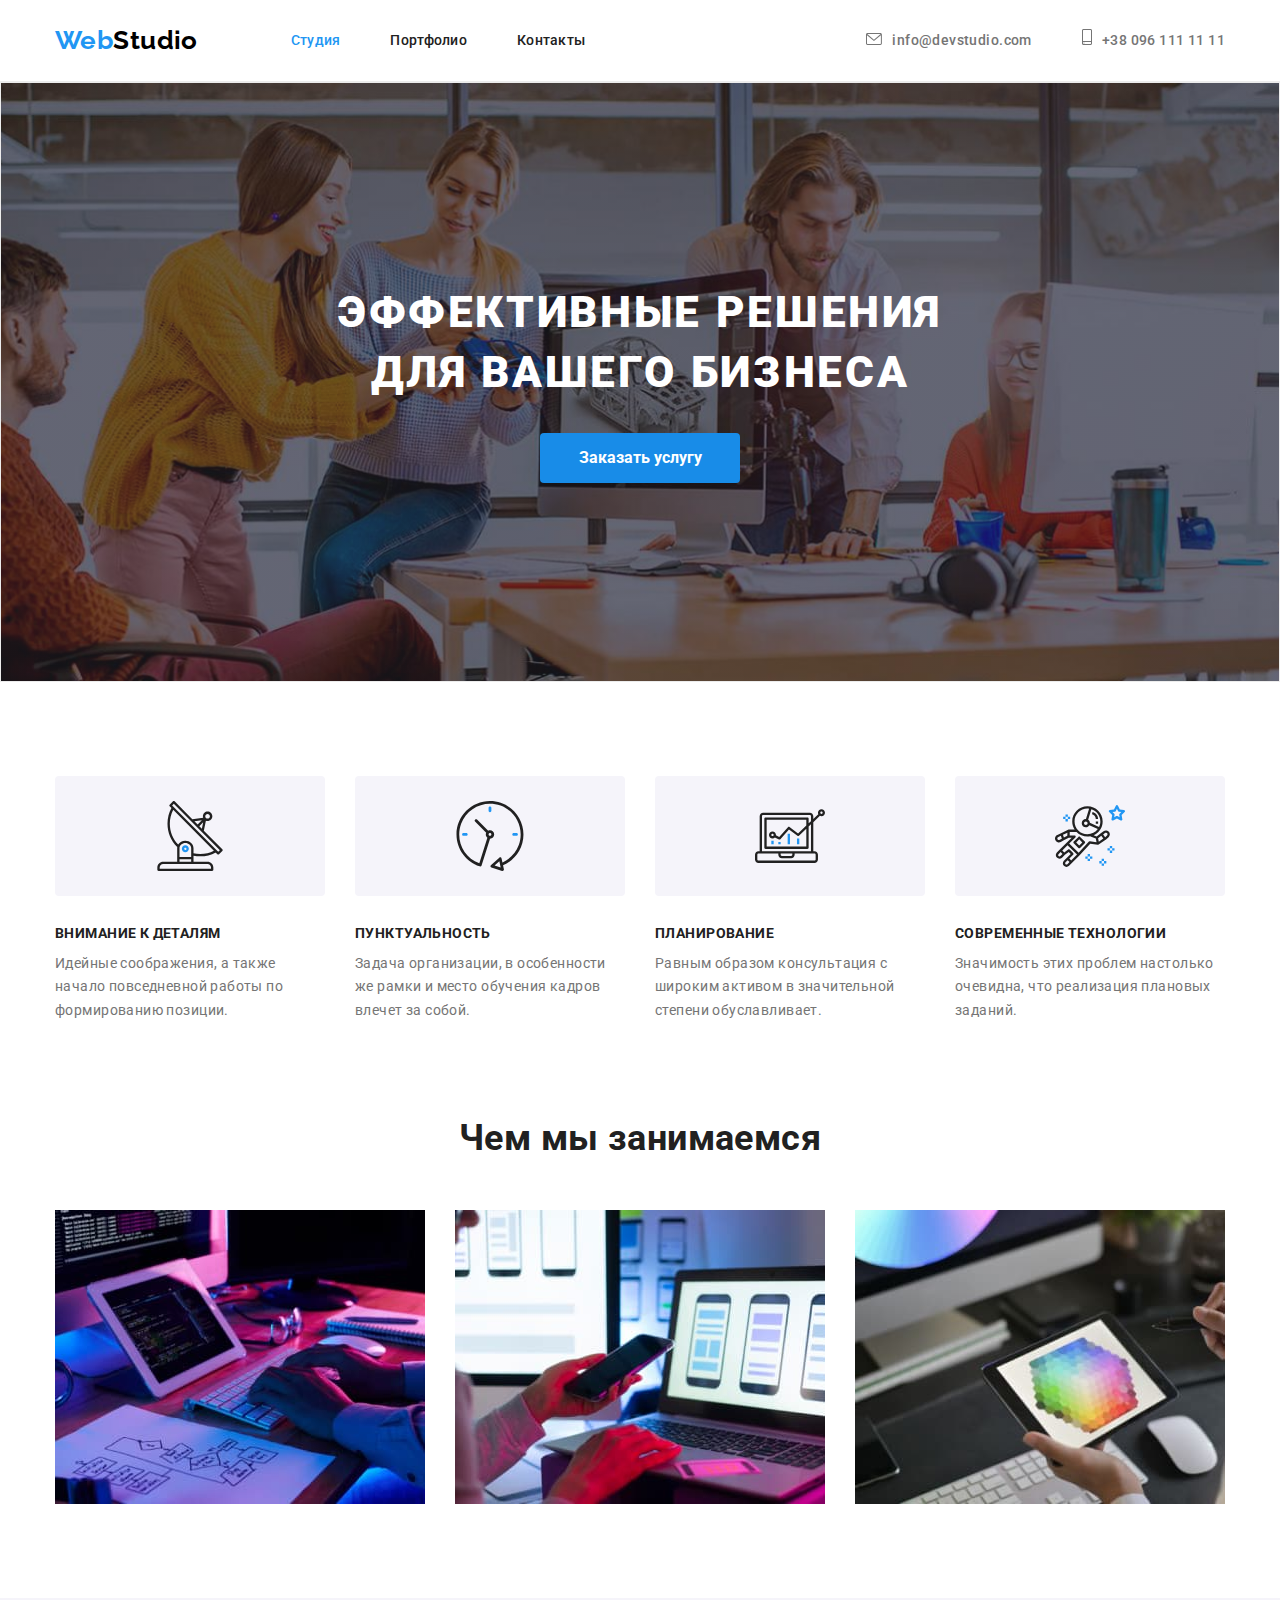
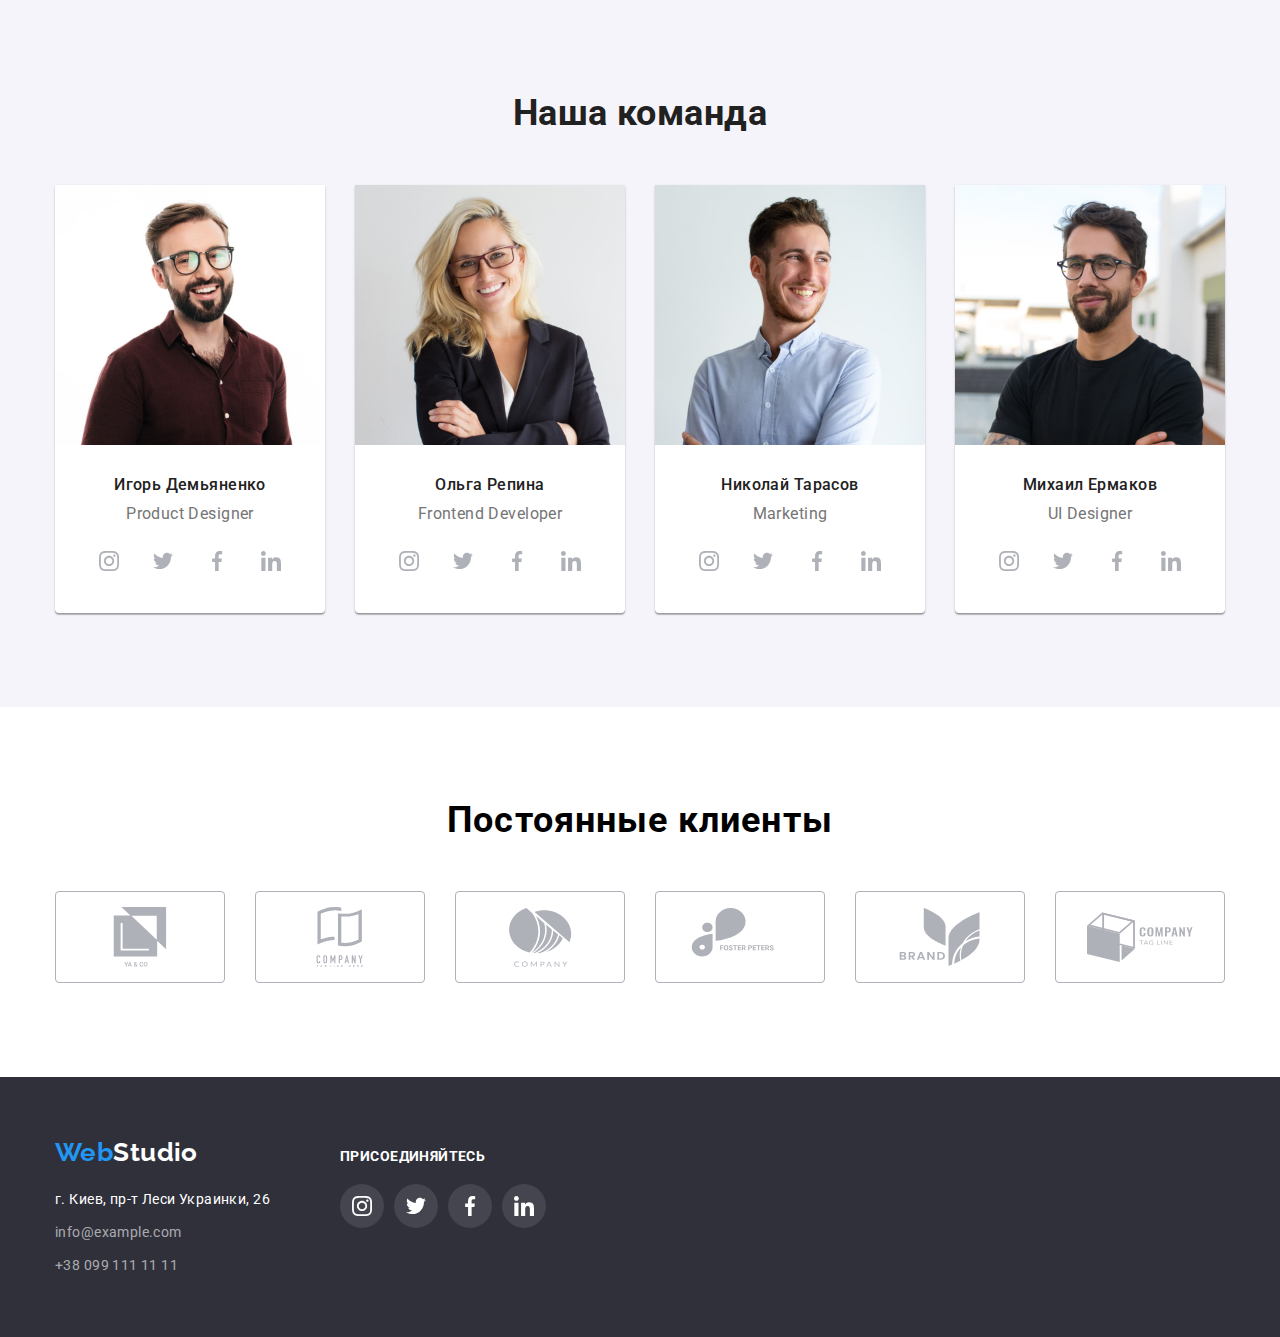
==== commit 6b55a7b1: "Внесение правок" ====
--- a/index.html
+++ b/index.html
@@ -40,16 +40,18 @@
           <li class="header-contacts-item">
             <a href="mailto:info@devstudio.com" class="header-contacts-link">
               <svg class="header-contacts-icon" width="16" height="12">
-                <use href="./images-studio/icons.svg#icon-mail"></use>
-              </svg>info@devstudio.com</a>
+                <use href="./images-studio/icons.svg#icon-mail"></use></svg
+              >info@devstudio.com</a
+            >
           </li>
           <li class="header-contacts-item">
-            <a href="tel:+380961111111" class="header-contacts-link"
-              ><a href="mailto:info@devstudio.com" class="header-contacts-link">
-              <svg class="header-contacts-icon" width="10"
-              height="16">
-                <use href="./images-studio/icons.svg#icon-smartphone"></use>
-              </svg>+38 096 111 11 11</a>
+            <a href="tel:+380961111111" class="header-contacts-link">
+              <svg class="header-contacts-icon" width="10" height="16">
+                <use
+                  href="./images-studio/icons.svg#icon-smartphone"
+                ></use></svg
+              >+38 096 111 11 11</a
+            >
           </li>
         </ul>
       </div>
@@ -71,8 +73,7 @@
             <li class="feature-item">
               <div class="feature-box">
                 <svg class="feature-icon">
-                  <use href="./images-studio/icons.svg#icon-antenna">
-                  </use>
+                  <use href="./images-studio/icons.svg#icon-antenna"></use>
                 </svg>
               </div>
               <h3 class="feature-title">Внимание к деталям</h3>
@@ -84,8 +85,7 @@
             <li class="feature-item">
               <div class="feature-box">
                 <svg class="feature-icon">
-                  <use href="./images-studio/icons.svg#icon-clock">
-                  </use>
+                  <use href="./images-studio/icons.svg#icon-clock"></use>
                 </svg>
               </div>
               <h3 class="feature-title">Пунктуальность</h3>
@@ -97,8 +97,7 @@
             <li class="feature-item">
               <div class="feature-box">
                 <svg class="feature-icon">
-                  <use href="./images-studio/icons.svg#icon-diagram">
-                  </use>
+                  <use href="./images-studio/icons.svg#icon-diagram"></use>
                 </svg>
               </div>
               <h3 class="feature-title">Планирование</h3>
@@ -110,8 +109,7 @@
             <li class="feature-item">
               <div class="feature-box">
                 <svg class="feature-icon">
-                  <use href="./images-studio/icons.svg#icon-astronaut">
-                  </use>
+                  <use href="./images-studio/icons.svg#icon-astronaut"></use>
                 </svg>
               </div>
               <h3 class="feature-title">Современные технологии</h3>
@@ -363,121 +361,102 @@
       </section>
       <section class="clients section">
         <div class="container clients-container">
-            <h2 class="clients-title">Постоянные клиенты</h2>
-            <ul class="clients list">
-              <li class="clients-item">
-                <a href="" class="clients-link">
-                  <svg class="clients-icon"
-                    width="106"
-                    height="60">
-                    <use href="./images-studio/icons.svg#icon-group1"></use>
-                  </svg>
-                </a>
-              </li>
-              <li class="clients-item">
-                <a href="" class="clients-link">
-                    <svg class="clients-icon"
-                    widht="106"
-                    height="60">
-                    <use href="./images-studio/icons.svg#icon-group2"></use>
-                  </svg>
-                </a>
-              </li>
-              <li class="clients-item">
-                <a href="" class="clients-link" >
-                  <svg class="clients-icon"
-                    widht="106"
-                    height="60">
-                    <use href="./images-studio/icons.svg#icon-group3"></use>
-                  </svg>
-                </a>
-              </li>
-              <li class="clients-item">
-                <a href="" class="clients-link">
-                  <svg class="clients-icon"
-                    widht="106"
-                    height="60">
-                    <use href="./images-studio/icons.svg#icon-group4"></use>
-                  </svg>
-                </a>
-            </li>
-            <li class="clients-item">
-                <a href="" class="clients-link">
-                  <svg class="clients-icon"
-                    widht="106"
-                    height="60">
-                      <use href="./images-studio/icons.svg#icon-group5"></use>
-                  </svg>
-                </a>
-            </li>
-            <li class="clients-item">
-              <a href="" class="clients-link">
-                <svg class="clients-icon"
-                  widht="106"
-                  height="60">
+          <h2 class="clients-title">Постоянные клиенты</h2>
+          <ul class="clients list">
+            <li class="clients-item">
+              <a href="" class="clients-link">
+                <svg class="clients-icon" width="106" height="60">
+                  <use href="./images-studio/icons.svg#icon-group1"></use>
+                </svg>
+              </a>
+            </li>
+            <li class="clients-item">
+              <a href="" class="clients-link">
+                <svg class="clients-icon" width="106" height="60">
+                  <use href="./images-studio/icons.svg#icon-group2"></use>
+                </svg>
+              </a>
+            </li>
+            <li class="clients-item">
+              <a href="" class="clients-link">
+                <svg class="clients-icon" width="106" height="60">
+                  <use href="./images-studio/icons.svg#icon-group3"></use>
+                </svg>
+              </a>
+            </li>
+            <li class="clients-item">
+              <a href="" class="clients-link">
+                <svg class="clients-icon" width="106" height="60">
+                  <use href="./images-studio/icons.svg#icon-group4"></use>
+                </svg>
+              </a>
+            </li>
+            <li class="clients-item">
+              <a href="" class="clients-link">
+                <svg class="clients-icon" width="106" height="60">
+                  <use href="./images-studio/icons.svg#icon-group5"></use>
+                </svg>
+              </a>
+            </li>
+            <li class="clients-item">
+              <a href="" class="clients-link">
+                <svg class="clients-icon" width="106" height="60">
                   <use href="./images-studio/icons.svg#icon-group6"></use>
                 </svg>
               </a>
             </li>
           </ul>
         </div>
-    </section>
+      </section>
     </main>
 
     <footer class="footer">
       <div class="container footer-container">
         <div>
-        <a href="./index.html" class="logo"><span class="web">Web</span>Studio</a>
-        <address class="footer-nav">
-          <p class="footer-address">г. Киев, пр-т Леси Украинки, 26</p>
-          <a href="mailto:info@example.com" class="footer-link"
-            >info@example.com</a>
-          <a href="tel:+380991111111" class="footer-link">+38 099 111 11 11</a>
-        </address>
-        </div>
-      <div class="footer-social-networks">
-        <p class="social-networks-title">Присоединяйтесь</p>
+          <a href="./index.html" class="logo"
+            ><span class="web">Web</span>Studio</a
+          >
+          <address class="footer-nav">
+            <p class="footer-address">г. Киев, пр-т Леси Украинки, 26</p>
+            <a href="mailto:info@example.com" class="footer-link"
+              >info@example.com</a
+            >
+            <a href="tel:+380991111111" class="footer-link"
+              >+38 099 111 11 11</a
+            >
+          </address>
+        </div>
+        <div class="footer-social-networks">
+          <p class="social-networks-title">Присоединяйтесь</p>
           <ul class="social-networks-list list">
             <li class="social-networks-item">
               <a href="" class="social-networks-link">
-                <svg class="social-networks-icon"
-                  width="20" 
-                  height="20">
-                    <use href="./images-studio/icons.svg#icon-instagram">
-                    </use>
+                <svg class="social-networks-icon" width="20" height="20">
+                  <use href="./images-studio/icons.svg#icon-instagram"></use>
                 </svg>
               </a>
             </li>
             <li class="social-networks-item">
               <a href="" class="social-networks-link">
-                  <svg class="social-networks-icon"
-                    width="20"
-                    height="20">
-                    <use href="./images-studio/icons.svg#icon-twitter">
-                    </use>
+                <svg class="social-networks-icon" width="20" height="20">
+                  <use href="./images-studio/icons.svg#icon-twitter"></use>
                 </svg>
               </a>
             </li>
             <li class="social-networks-item">
               <a href="" class="social-networks-link">
-                <svg class="social-networks-icon"
-                    width="20"
-                    height="20">
-                    <use href="./images-studio/icons.svg#icon-facebook">
-                    </use>
-                </svg>
-              </a>
-            </li>  
+                <svg class="social-networks-icon" width="20" height="20">
+                  <use href="./images-studio/icons.svg#icon-facebook"></use>
+                </svg>
+              </a>
+            </li>
             <li class="social-networks-item">
               <a href="" class="social-networks-link">
-                <svg class="social-networks-icon"
-                  width="20"
-                  height="20">
-                  <use href="./images-studio/icons.svg#icon-linkedin">
-                  </use>
-                </svg>
-              </a>
-            </li>   
+                <svg class="social-networks-icon" width="20" height="20">
+                  <use href="./images-studio/icons.svg#icon-linkedin"></use>
+                </svg>
+              </a>
+            </li>
           </ul>
         </div>
       </div>
--- a/css/styles.css
+++ b/css/styles.css
@@ -8,7 +8,7 @@
     --hero-background-color: #2f303a;
     --second-accent-color: #000000;
     --grid-background: #f5f4fa;
-    --icon-color: ##AFB1B8;
+    --icon-color: #AFB1B8;
 }
 
 html{
@@ -154,6 +154,7 @@
 }
 
 .header-contacts-icon{
+    fill: currentColor;
     margin-right: 10px;
 }
 
@@ -472,12 +473,28 @@
     padding: 0px;
 }
 
-.social-networks-list:hover{
+.social-networks-item:not(:last-child){
+    margin-right: 10px;
+}
+
+.social-networks-list:hover
+{
     border-color: var(--accent-color);
 }
 
 .social-networks-link{
-    background: rgba(255, 255, 255, 0.1);
+    display: flex;
+    width: 44px;
+    height: 44px;
+    justify-content: center;
+    align-items: center;
+    background-color: rgba(255, 255, 255, 0.1);
+    border-radius: 50%;
+}
+
+.social-networks-link:hover,
+.social-networks-link:focus {
+    background-color: var(--accent-color);
 }
 
 .social-networks-icon{
